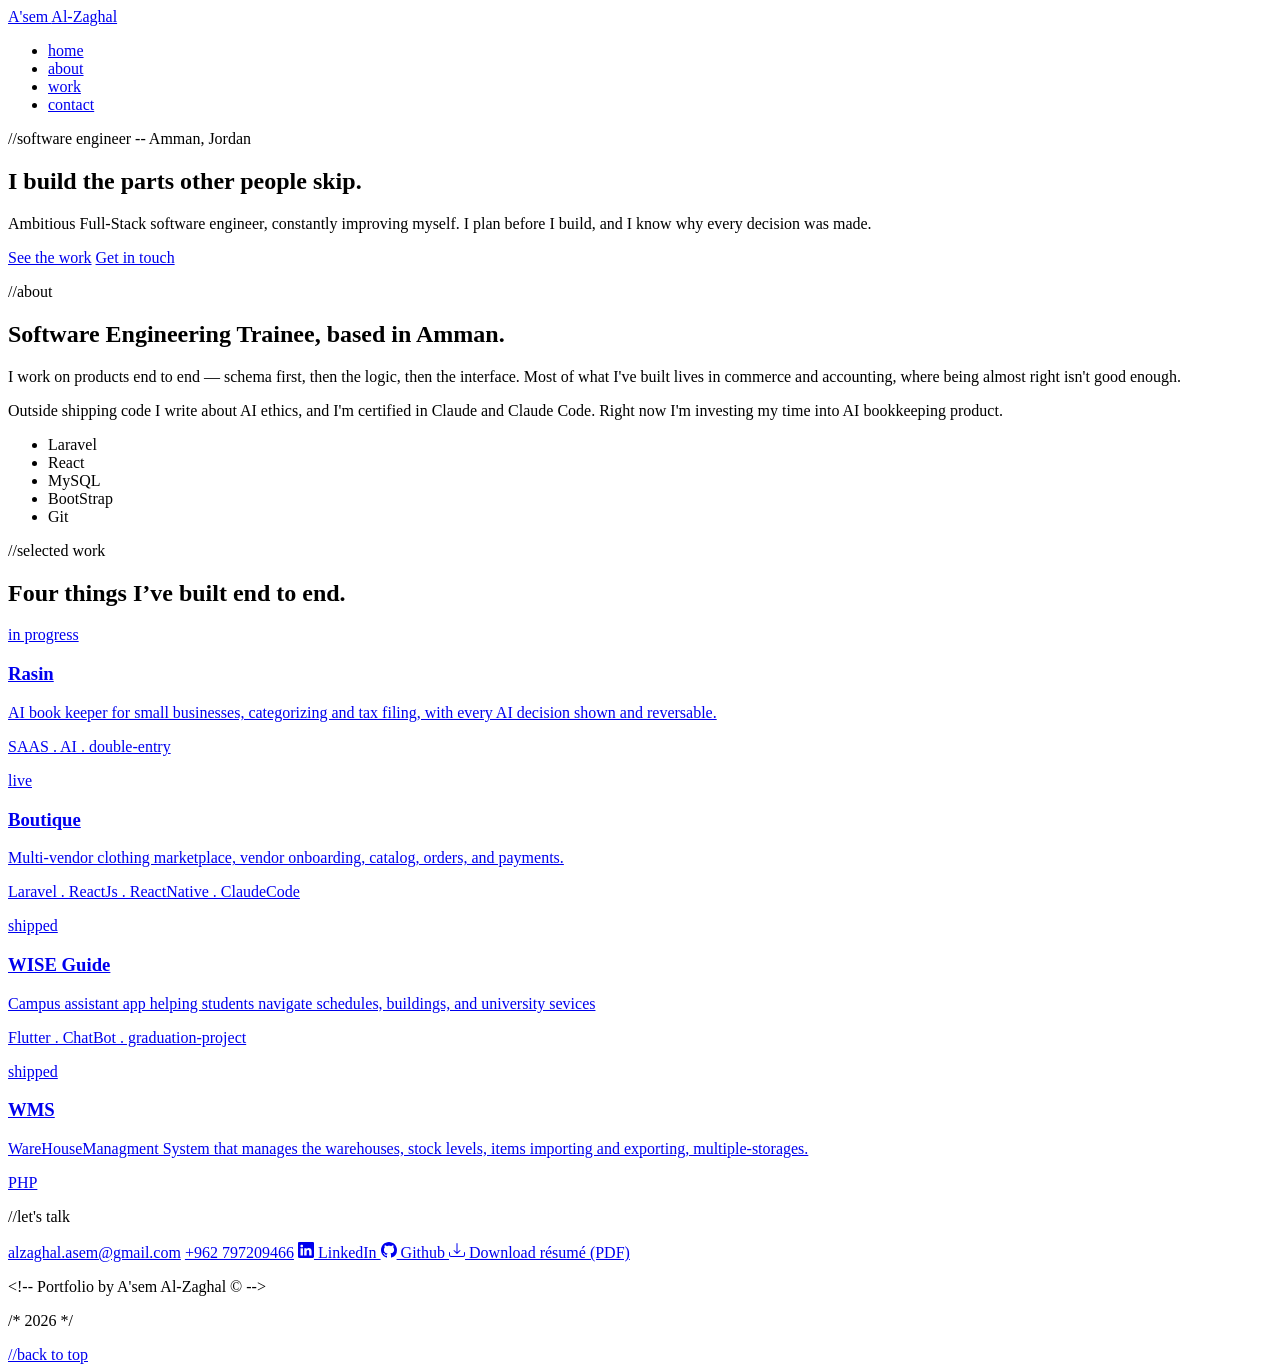
==== index.html @ bdf37558 "first" ====
<!DOCTYPE html>
<html lang="en">
<head>
    <meta charset="UTF-8">
    <meta name="viewport" content="width=device-width, initial-scale=1.0">
    
    <link rel="preconnect" href="https://fonts.googleapis.com">
    <link rel="preconnect" href="https://fonts.gstatic.com" crossorigin>
    <link href="https://fonts.googleapis.com/css2?family=JetBrains+Mono:ital,wght@0,100..800;1,100..800&family=Space+Grotesk:wght@300..700&display=swap" rel="stylesheet">

    
    <title>A'sem Al-Zaghal -- Portfolio</title>
</head>
<body>
    <nav id="navbar">
    <!--Name Logo-->
        <a id="logo" href="#home">A'sem <span id="logo-part">Al-Zaghal</span></a>
    <!--Nav links-->    
        <ul id="nav-links">
            <li><a href="#home">home</a></li>
            <li><a href="#about">about</a></li>
            <li><a href="#work">work</a></li>
            <li><a href="#contact">contact</a></li>
        </ul>
    </nav>
    
    <section id="home" class="section">
        <!--Future work <p>Click the code to break it open!</p> -->
        <div id="home-card">
            <p id="hero-label">//software engineer -- Amman, Jordan</p>
            <h1 id="hero-title">I build the parts other people skip.</h1>
            <p id="hero-desc">Ambitious Full-Stack software engineer, constantly improving myself. I plan before I build, and I know why every decision was made.</p>
        <!--home buttons-->
        <div id="home-buttons">
            <a id="btn-work" href="#work">See the work</a>
            <a id="btn-contact" href="#contact">Get in touch</a>
        </div>    
        </div>
    </section>

    <section id="about" class="section">
        <p class="section-label">//about</p>
        <div id="about-text">
            <h2 class="secondary-title">Software Engineering Trainee, based in Amman.</h2>
            <p id="about-desc-1">I work on products end to end — schema first, then the logic, then the interface. Most of what I've built lives in commerce and accounting, where being almost right isn't good enough.</p>

            <p id="about-desc-2">Outside shipping code I write about AI ethics, and I'm certified in Claude and Claude Code. Right now I'm investing my time into AI bookkeeping product.</p>
        </div>
        <div id="about-journey">

        </div>
        <div id="skills-area">
            <ul id="skills-list">
                <li>Laravel</li>
                <li>React</li>
                <li>MySQL</li>
                <li>BootStrap</li>
                <li>Git</li>
            </ul>
        </div>
        
    </section>

<!--Projects Area-->
    <section id="work" class="section">
        <p class="section-label">//selected work</p>
        <h2 class="secondary-title">Four things I’ve built end to end.</h2>
        <div id="projects-container">
        <!--Project Rasin-->
            <a class="project-link" href="https://ai-rasin.com/" target="_blank">
            <div class="project-card">
                <p class="status-label">in progress</p>
                <h3 class="project-name">Rasin</h3>
                <p class="project-description">AI book keeper for small businesses, categorizing and tax filing, with every AI decision shown and reversable.</p>
                <p class="tech-stack">SAAS    .    AI    .    double-entry</p>
            </div>
            </a>

            <!--Project Boutique-->
            <a class="project-link" href="https://boutique-xi-nine.vercel.app/" target="_blank">
            <div class="project-card">
                <p class="status-label">live</p>
                <h3 class="project-name">Boutique</h3>
                <p class="project-description">Multi-vendor clothing marketplace, vendor onboarding, catalog, orders, and payments.</p>
                <p class="tech-stack">Laravel    .    ReactJs    .    ReactNative    .    ClaudeCode</p>
            </div>
            </a>

            <!--Project WISE Guide-->
            <a class="project-link" href="https://github.com/MrAsemZ/WISE-Guide.git" target="_blank">
            <div class="project-card">
                <p class="status-label">shipped</p>
                <h3 class="project-name">WISE Guide</h3>
                <p class="project-description">Campus assistant app helping students navigate schedules, buildings, and university sevices</p>
                <p class="tech-stack">Flutter    .    ChatBot    .    graduation-project</p>
            </div>
            </a>

            <!--Project WMS-->
            <a class="project-link" href="https://github.com/MrAsemZ/WMS.git" target="_blank">
            <div class="project-card">
                <p class="status-label">shipped</p>
                <h3 class="project-name">WMS</h3>
                <p class="project-description">WareHouseManagment System that manages the warehouses, stock levels, items importing and exporting, multiple-storages.</p>
                <p class="tech-stack">PHP</p>
            </div>
            </a>
        </div>
    </section>
    
    <section id="contact" class="section">
        <p class="section-label">//let's talk</p>
        <a id="email-link" href="mailto:alzaghal.asem@gmail.com">alzaghal.asem@gmail.com</a>
        <a class="phone-link" href="tel:+962797209466">+962 797209466</a>
        <a class="social-link" href="https://www.linkedin.com/in/asem-al-zaghal/" target="_blank">
            <svg xmlns="http://www.w3.org/2000/svg" width="16" height="16" fill="currentColor" class="bi bi-linkedin" viewBox="0 0 16 16">
            <path d="M0 1.146C0 .513.526 0 1.175 0h13.65C15.474 0 16 .513 16 1.146v13.708c0 .633-.526 1.146-1.175 1.146H1.175C.526 16 0 15.487 0 14.854zm4.943 12.248V6.169H2.542v7.225zm-1.2-8.212c.837 0 1.358-.554 1.358-1.248-.015-.709-.52-1.248-1.342-1.248S2.4 3.226 2.4 3.934c0 .694.521 1.248 1.327 1.248zm4.908 8.212V9.359c0-.216.016-.432.08-.586.173-.431.568-.878 1.232-.878.869 0 1.216.662 1.216 1.634v3.865h2.401V9.25c0-2.22-1.184-3.252-2.764-3.252-1.274 0-1.845.7-2.165 1.193v.025h-.016l.016-.025V6.169h-2.4c.03.678 0 7.225 0 7.225z"/>
            </svg>
            LinkedIn
        </a>
        <a class="social-link" href="https://github.com/MrAsemZ" target="_blank">
            <svg xmlns="http://www.w3.org/2000/svg" width="16" height="16" fill="currentColor" class="bi bi-github" viewBox="0 0 16 16">
            <path d="M8 0C3.58 0 0 3.58 0 8c0 3.54 2.29 6.53 5.47 7.59.4.07.55-.17.55-.38 0-.19-.01-.82-.01-1.49-2.01.37-2.53-.49-2.69-.94-.09-.23-.48-.94-.82-1.13-.28-.15-.68-.52-.01-.53.63-.01 1.08.58 1.23.82.72 1.21 1.87.87 2.33.66.07-.52.28-.87.51-1.07-1.78-.2-3.64-.89-3.64-3.95 0-.87.31-1.59.82-2.15-.08-.2-.36-1.02.08-2.12 0 0 .67-.21 2.2.82.64-.18 1.32-.27 2-.27s1.36.09 2 .27c1.53-1.04 2.2-.82 2.2-.82.44 1.1.16 1.92.08 2.12.51.56.82 1.27.82 2.15 0 3.07-1.87 3.75-3.65 3.95.29.25.54.73.54 1.48 0 1.07-.01 1.93-.01 2.2 0 .21.15.46.55.38A8.01 8.01 0 0 0 16 8c0-4.42-3.58-8-8-8"/>
            </svg>
            Github
        </a>

        <a id="resume-link" href="docs/Asem_AlZaghal_CV.pdf" target="_blank" download>
            <svg xmlns="http://www.w3.org/2000/svg" width="16" height="16" fill="currentColor" class="bi bi-download" viewBox="0 0 16 16">
            <path d="M.5 9.9a.5.5 0 0 1 .5.5v2.5a1 1 0 0 0 1 1h12a1 1 0 0 0 1-1v-2.5a.5.5 0 0 1 1 0v2.5a2 2 0 0 1-2 2H2a2 2 0 0 1-2-2v-2.5a.5.5 0 0 1 .5-.5"/>
            <path d="M7.646 11.854a.5.5 0 0 0 .708 0l3-3a.5.5 0 0 0-.708-.708L8.5 10.293V1.5a.5.5 0 0 0-1 0v8.793L5.354 8.146a.5.5 0 1 0-.708.708z"/>
            </svg>
            Download résumé (PDF)
        </a>


    </section>

    <footer id="footer">
        <p class="footer-content">&lt;!-- Portfolio by A'sem Al-Zaghal &copy; --&gt;</p>
        <p class="footer-content">/* 2026 */</p>
        <a id="footer-link" href="#home">//back to top</a>
    </footer>
<!------------------------------------------>
<!----This Portfolio was designed & made---->
<!------------by A'sem Al-Zaghal------------>
<!------------------------------------------>
</body>
</html>
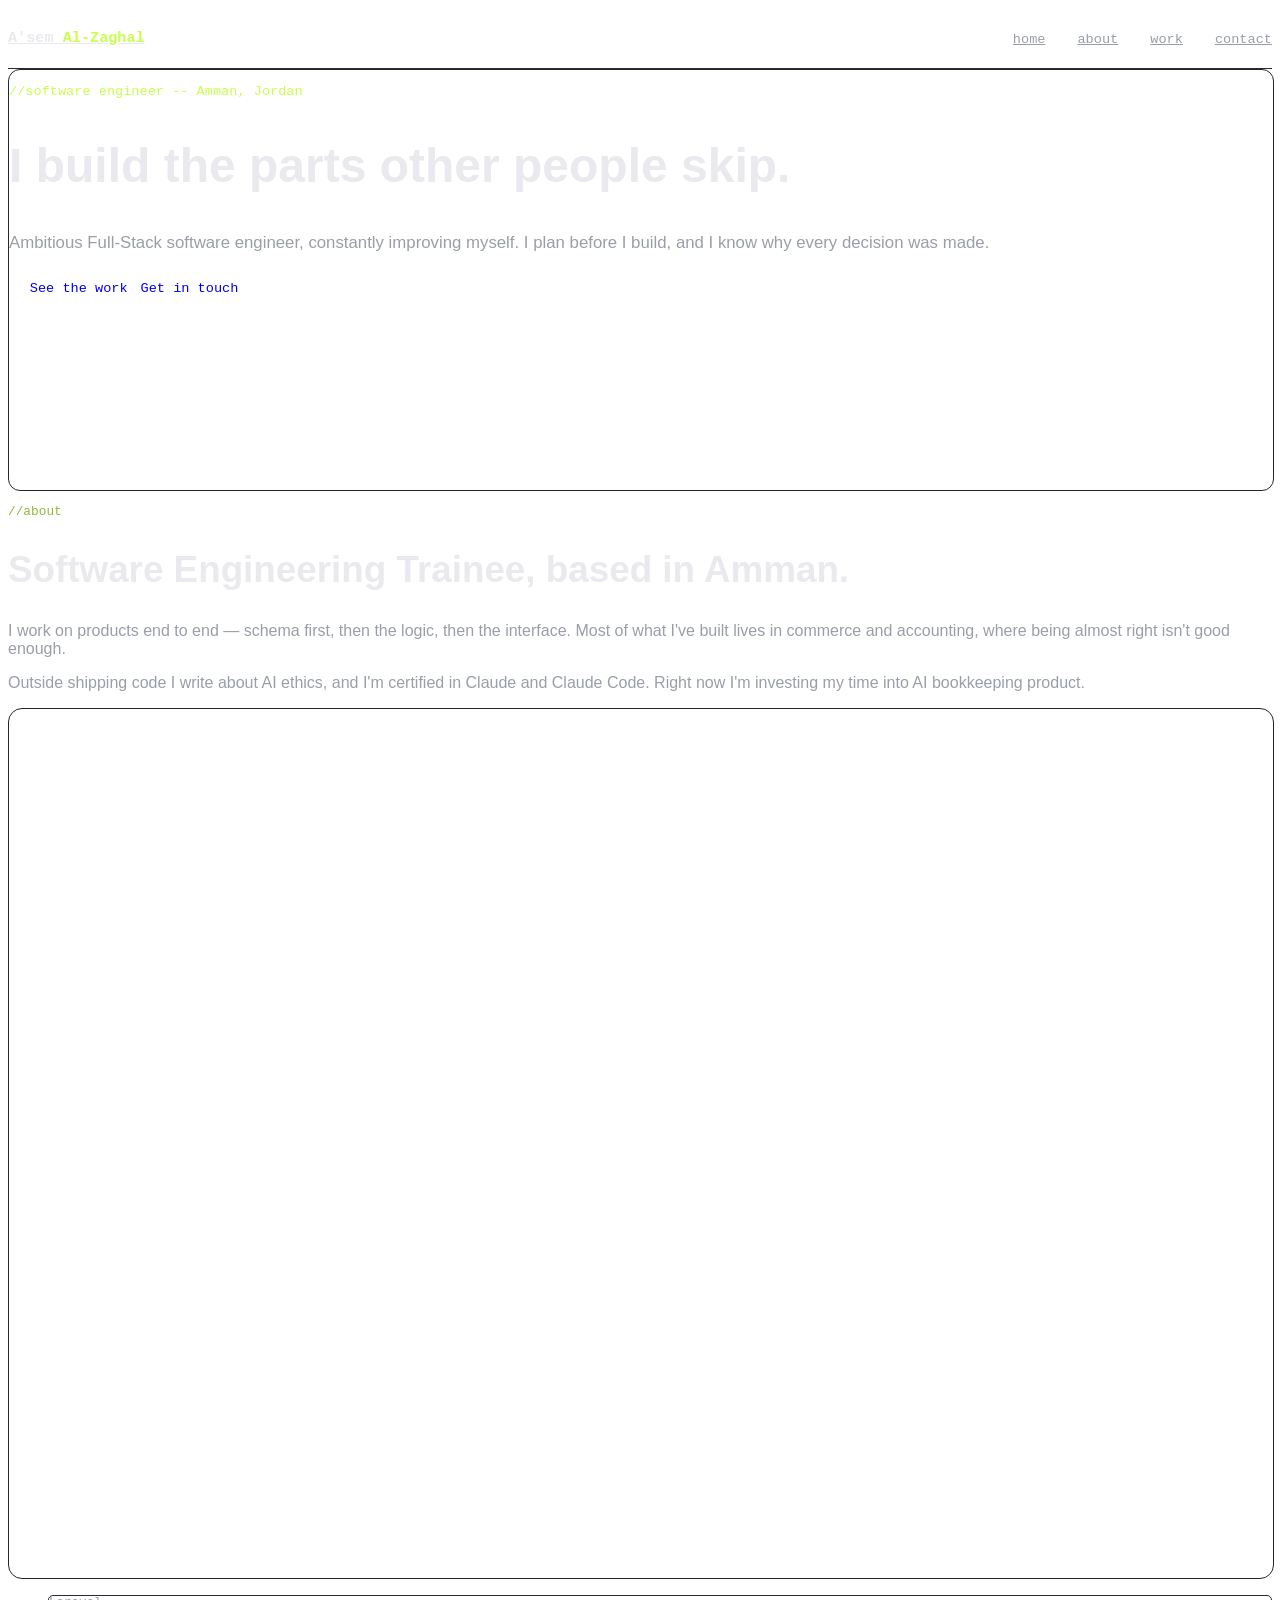
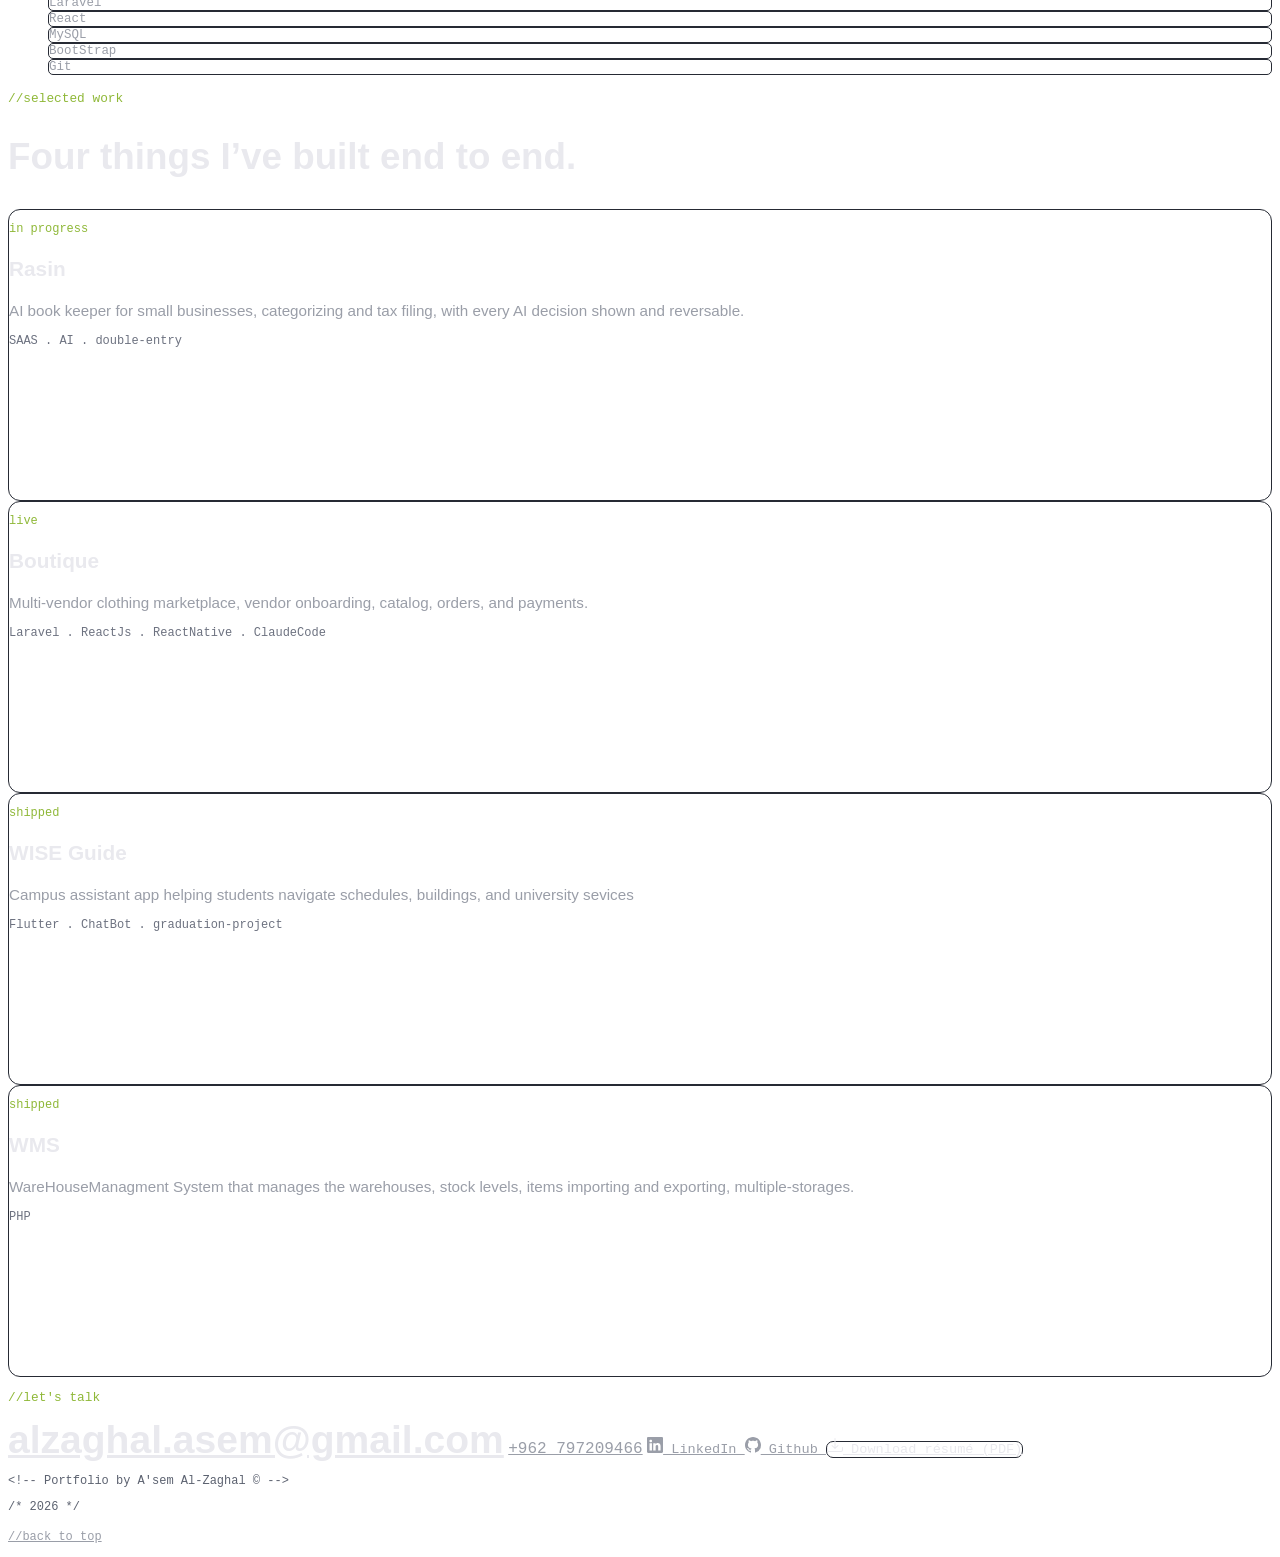
==== commit 90d6524c: "second" ====
--- a/index.html
+++ b/index.html
@@ -8,7 +8,7 @@
     <link rel="preconnect" href="https://fonts.gstatic.com" crossorigin>
     <link href="https://fonts.googleapis.com/css2?family=JetBrains+Mono:ital,wght@0,100..800;1,100..800&family=Space+Grotesk:wght@300..700&display=swap" rel="stylesheet">
 
-    
+    <link rel="stylesheet" href="style.css">
     <title>A'sem Al-Zaghal -- Portfolio</title>
 </head>
 <body>
--- a/style.css
+++ b/style.css
@@ -0,0 +1,231 @@
+/*
+elements
+*/
+
+body {
+    font-family: "Space Grotesk", sans-serif;
+    font-size: 16px;
+    color: #e9e9ee;
+}
+
+ul{
+    list-style: none;
+}
+
+/*
+id's
+*/
+
+#navbar{
+    width: 100%;
+    height: 60px;
+    border-bottom: 1px solid #262933;
+    display: flex;
+    justify-content: space-between;
+    align-items: center;
+}
+
+#home-card{
+    width: 100%;
+    min-height: 420px;
+    border-radius: 12px;
+    border: 1px solid #232630;
+}
+
+#home-buttons{
+    display: flex;
+    gap: 0.8rem;
+    align-items: center;
+    padding: 0.7rem 1.3rem;
+}
+
+
+#logo {
+    font-family: "JetBrains Mono", monospace;
+    font-size: 0.95rem;
+    font-weight: 600;
+    color: #e9e9ee;
+}
+
+#logo-part {
+    font-family: "JetBrains Mono", monospace;
+    font-size: 0.95rem;
+    font-weight: 600;
+    color: #c8ff4d;
+}
+
+#nav-links{
+    display: flex;
+    align-items: center;
+    gap: 2rem;
+}
+
+#nav-links a {
+    font-family: "JetBrains Mono", monospace;
+    font-size: 0.85rem;
+    color: #9a9ea8;
+}
+
+#nav-links a:hover {
+    color: #e9e9ee;
+}
+
+#hero-label {
+    font-family: "JetBrains Mono", monospace;
+    font-size: 0.85rem;
+    color: #c8ff4d;
+}
+
+#hero-title {
+    font-family: "Space Grotesk", sans-serif;
+    font-size: clamp(1.8rem, 2.5vw + 1rem, 3rem); /* Clamp is used to make size differ */
+    font-weight: 700;
+    color: #e9e9ee;
+}
+
+#hero-desc {
+    font-family: "Space Grotesk", sans-serif;
+    font-size: 1.05rem;
+    color: #9a9ea8;
+}
+
+#btn-work,
+#btn-contact {
+    font-family: "JetBrains Mono", monospace;
+    font-size: 0.85rem;
+    font-weight: 500;
+    border-radius: 7px;
+    text-decoration: none;
+}
+
+#about-journey{
+    width: 100%;
+    aspect-ratio: 16/11;
+    border-radius: 14px;
+    border: 1px solid #232630;
+}
+
+#about-desc-1,
+#about-desc-2 {
+    font-family: "Space Grotesk", sans-serif;
+    font-size: 1rem;
+    color: #9a9ea8;
+}
+
+#skills-list li {
+    font-family: "JetBrains Mono", monospace;
+    font-size: 0.78rem;
+    color: #9a9ea8;
+    border-radius: 5px;
+    border:1px solid #262a34;
+}
+
+#email-link {
+    font-family: "Space Grotesk", sans-serif;
+    font-size: clamp(1.5rem, 1.8vw + 1rem, 2.8rem);
+    font-weight: 700;
+    color: #e9e9ee;
+}
+
+#resume-link {
+    font-family: "JetBrains Mono", monospace;
+    font-size: 0.85rem;
+    font-weight: 500;
+    color: #e9e9ee;
+    border-radius: 7px;
+    border:1px solid #262a34;
+}
+
+#footer-link {
+    font-family: "JetBrains Mono", monospace;
+    font-size: 0.75rem;
+    color: #9a9ea8;
+}
+
+#footer-link:hover {
+    color: #c8ff4d;
+}
+
+/*
+classes
+*/
+
+.section-label {
+    font-family: "JetBrains Mono", monospace;
+    font-size: 0.8rem;
+    color: #8fb838;
+}
+
+.secondary-title{
+    font-family: "Space Grotesk", sans-serif;
+    font-size: clamp(1.6rem, 3vw + 1rem, 2.3rem);
+    font-weight: 700;
+    color: #e9e9ee;
+
+}
+
+.project-name {
+    font-family: "Space Grotesk", sans-serif;
+    font-size: 1.3rem;
+    font-weight: 600;
+    color: #e9e9ee;
+}
+
+.status-label {
+    font-family: "JetBrains Mono", monospace;
+    font-size: 0.75rem;
+    font-weight: 500;
+    color: #8fb838;
+}
+
+.project-card{
+    width: auto;
+    min-height: 290px;
+    border-radius: 12px;
+    border:1px solid #262a34;
+}
+
+.project-description {
+    font-family: "Space Grotesk", sans-serif;
+    font-size: 0.95rem;
+    color: #9a9ea8;
+}
+
+.project-link{
+    text-decoration: none;
+    color: inherit;
+}
+
+.tech-stack {
+    font-family: "JetBrains Mono", monospace;
+    font-size: 0.75rem;
+    color: #6d7280;
+}
+
+.phone-link {
+    font-family: "JetBrains Mono", monospace;
+    font-size: 1rem;
+    color: #9a9ea8;
+}
+
+.social-link {
+    font-family: "JetBrains Mono", monospace;
+    font-size: 0.85rem;
+    color: #9a9ea8;
+}
+
+.social-link svg{
+    width: 16px;
+    height: 16px;
+}
+
+.footer-content {
+    font-family: "JetBrains Mono", monospace;
+    font-size: 0.75rem;
+    color: #5c6270;
+}
+
+/*
+font-family: "Space Grotesk", sans-serif;
+font-family: "JetBrains Mono", monospace;
+*/
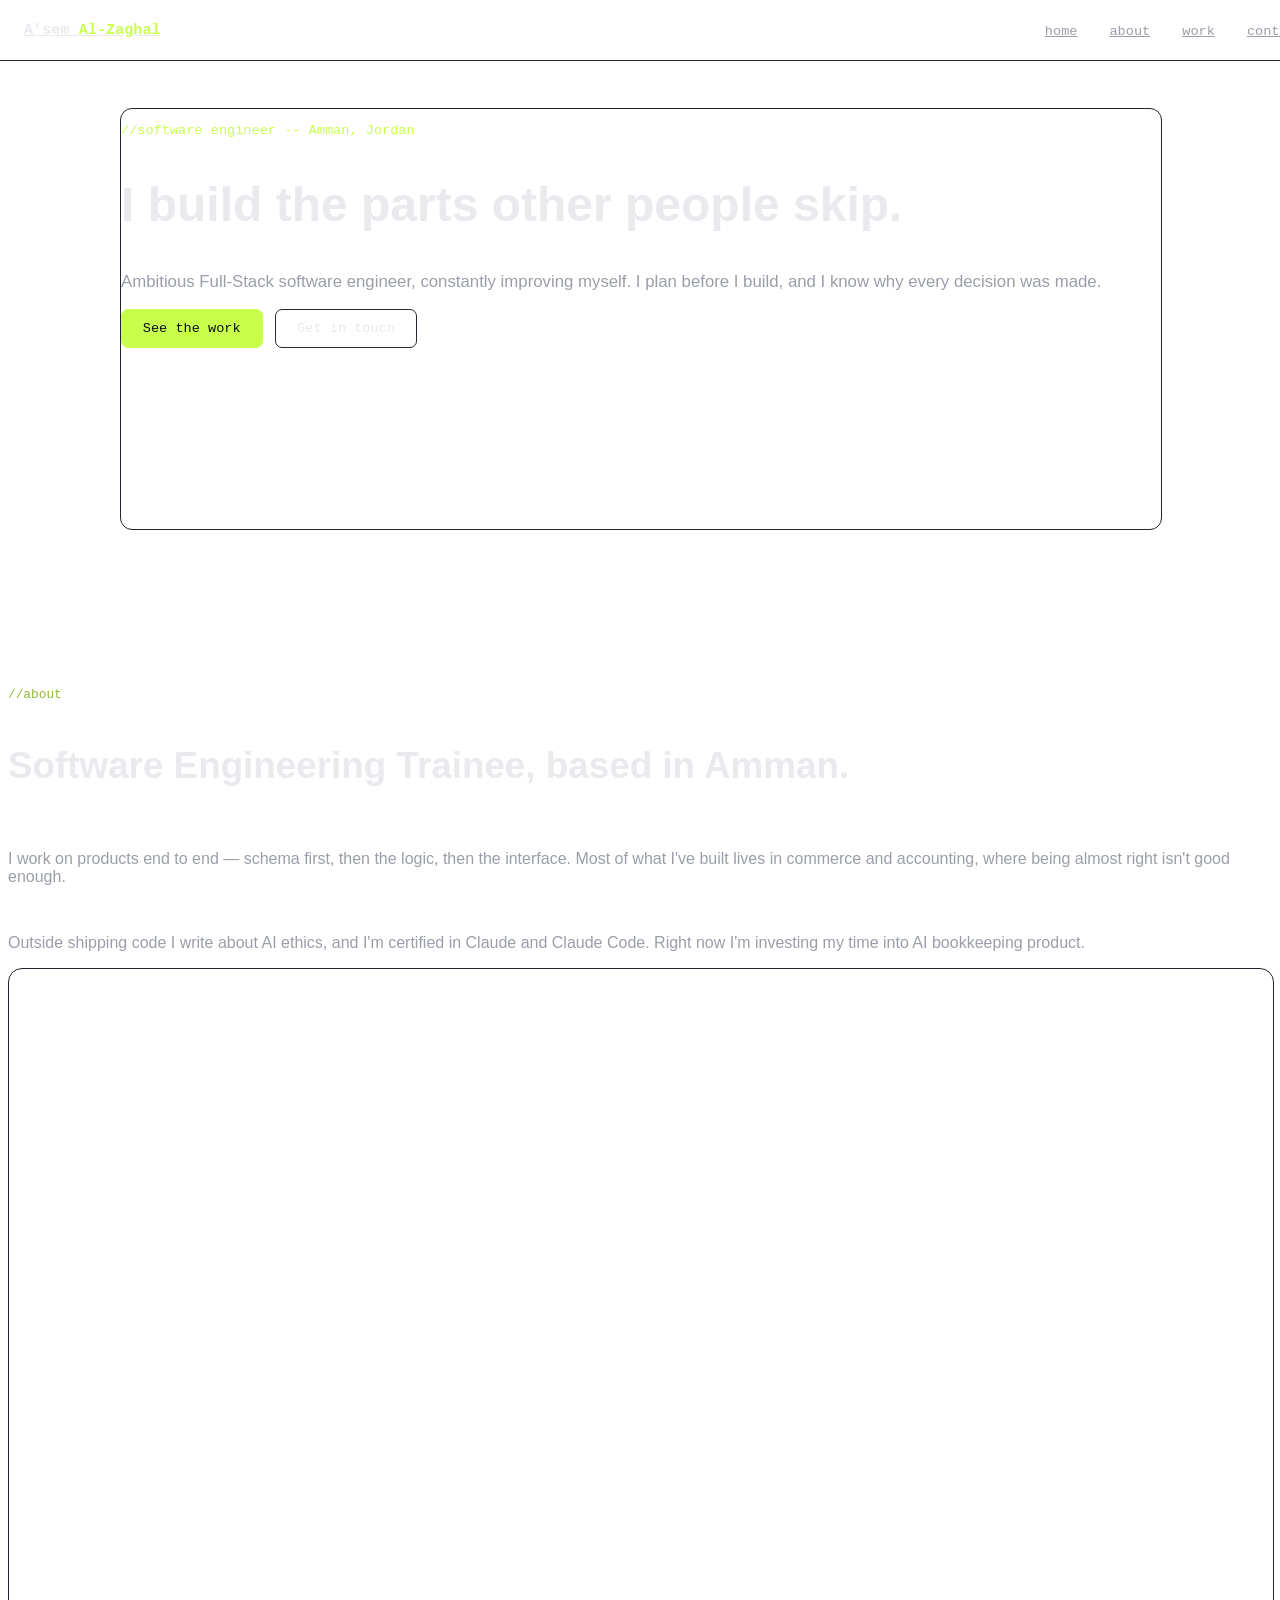
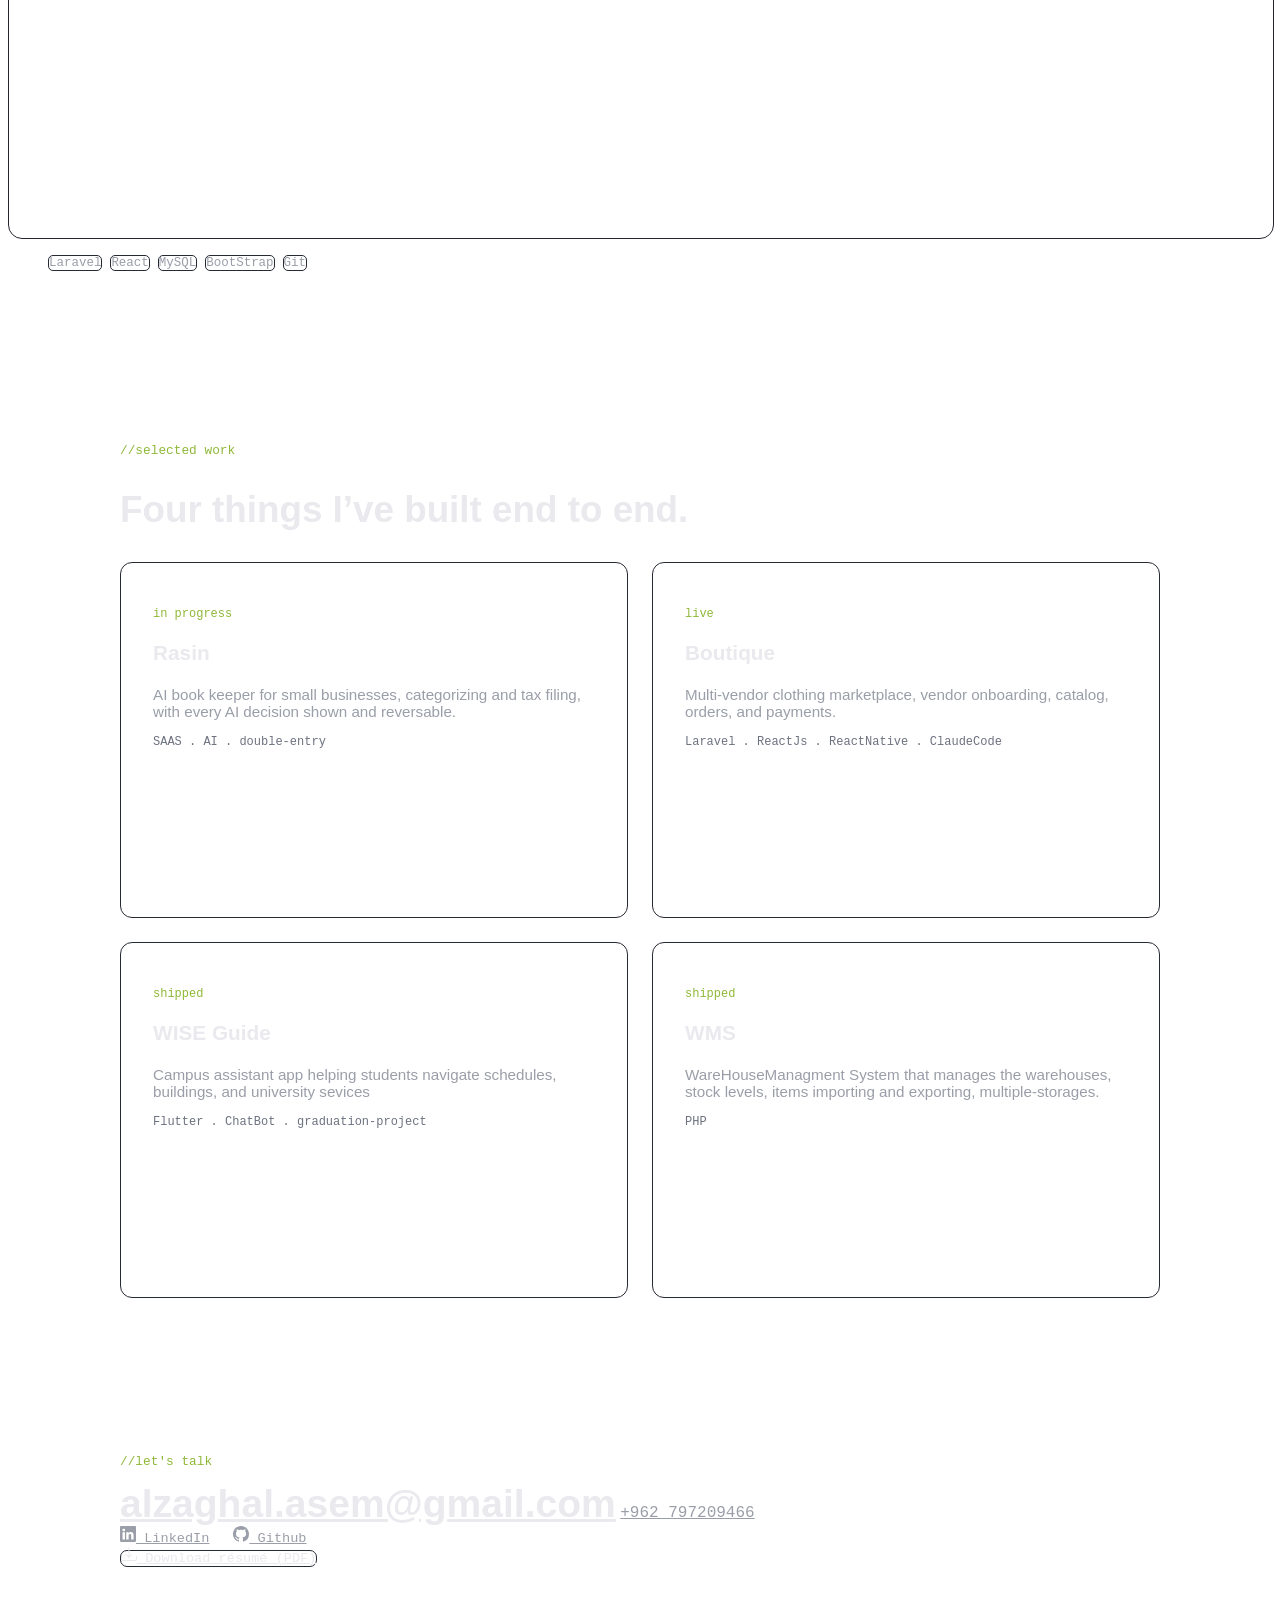
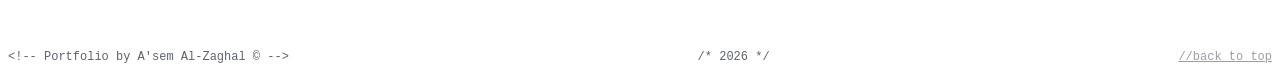
==== commit f9228cd0: "third" ====
--- a/index.html
+++ b/index.html
@@ -25,6 +25,7 @@
     </nav>
     
     <section id="home" class="section">
+        <div class="wrap">
         <!--Future work <p>Click the code to break it open!</p> -->
         <div id="home-card">
             <p id="hero-label">//software engineer -- Amman, Jordan</p>
@@ -58,11 +59,12 @@
                 <li>Git</li>
             </ul>
         </div>
-        
+    </div>
     </section>
 
 <!--Projects Area-->
     <section id="work" class="section">
+        <div class="wrap">
         <p class="section-label">//selected work</p>
         <h2 class="secondary-title">Four things I’ve built end to end.</h2>
         <div id="projects-container">
@@ -106,12 +108,17 @@
             </div>
             </a>
         </div>
+        </div>
     </section>
     
     <section id="contact" class="section">
+        <div class="wrap">
         <p class="section-label">//let's talk</p>
         <a id="email-link" href="mailto:alzaghal.asem@gmail.com">alzaghal.asem@gmail.com</a>
         <a class="phone-link" href="tel:+962797209466">+962 797209466</a>
+
+        <div id="social-row">
+
         <a class="social-link" href="https://www.linkedin.com/in/asem-al-zaghal/" target="_blank">
             <svg xmlns="http://www.w3.org/2000/svg" width="16" height="16" fill="currentColor" class="bi bi-linkedin" viewBox="0 0 16 16">
             <path d="M0 1.146C0 .513.526 0 1.175 0h13.65C15.474 0 16 .513 16 1.146v13.708c0 .633-.526 1.146-1.175 1.146H1.175C.526 16 0 15.487 0 14.854zm4.943 12.248V6.169H2.542v7.225zm-1.2-8.212c.837 0 1.358-.554 1.358-1.248-.015-.709-.52-1.248-1.342-1.248S2.4 3.226 2.4 3.934c0 .694.521 1.248 1.327 1.248zm4.908 8.212V9.359c0-.216.016-.432.08-.586.173-.431.568-.878 1.232-.878.869 0 1.216.662 1.216 1.634v3.865h2.401V9.25c0-2.22-1.184-3.252-2.764-3.252-1.274 0-1.845.7-2.165 1.193v.025h-.016l.016-.025V6.169h-2.4c.03.678 0 7.225 0 7.225z"/>
@@ -125,6 +132,8 @@
             Github
         </a>
 
+        </div>
+
         <a id="resume-link" href="docs/Asem_AlZaghal_CV.pdf" target="_blank" download>
             <svg xmlns="http://www.w3.org/2000/svg" width="16" height="16" fill="currentColor" class="bi bi-download" viewBox="0 0 16 16">
             <path d="M.5 9.9a.5.5 0 0 1 .5.5v2.5a1 1 0 0 0 1 1h12a1 1 0 0 0 1-1v-2.5a.5.5 0 0 1 1 0v2.5a2 2 0 0 1-2 2H2a2 2 0 0 1-2-2v-2.5a.5.5 0 0 1 .5-.5"/>
@@ -133,7 +142,7 @@
             Download résumé (PDF)
         </a>
 
-
+        </div>
     </section>
 
     <footer id="footer">
--- a/style.css
+++ b/style.css
@@ -17,12 +17,29 @@
 */
 
 #navbar{
+    position: fixed;
+
+    z-index: 100;
+    padding: 0 1.5rem;
+
+    top: 0;
+    right: 0;
+    left: 0;
+
     width: 100%;
     height: 60px;
     border-bottom: 1px solid #262933;
     display: flex;
     justify-content: space-between;
     align-items: center;
+}
+
+.section{
+    padding: 4.5rem 0;
+}
+
+#home{
+    padding-top: 100px;
 }
 
 #home-card{
@@ -36,7 +53,6 @@
     display: flex;
     gap: 0.8rem;
     align-items: center;
-    padding: 0.7rem 1.3rem;
 }
 
 
@@ -96,6 +112,19 @@
     font-weight: 500;
     border-radius: 7px;
     text-decoration: none;
+    padding: 0.7rem 1.3rem;
+}
+
+#btn-work{
+    background: #c8ff4d;
+    color: #0c0d10;
+    border: 1px solid #c8ff4d;
+}
+
+#btn-contact{
+    background: transparent;
+    color: #e9e9ee;
+    border: 1px solid #262a34;
 }
 
 #about-journey{
@@ -105,11 +134,24 @@
     border: 1px solid #232630;
 }
 
+#about-text{
+    display: flex;
+    flex-direction: column;
+    gap: 1rem;
+}
+
 #about-desc-1,
 #about-desc-2 {
     font-family: "Space Grotesk", sans-serif;
     font-size: 1rem;
     color: #9a9ea8;
+}
+
+#skills-list{
+    display: flex;
+    flex-direction: row;
+    align-items: center;
+    gap: 0.5rem;
 }
 
 #skills-list li {
@@ -150,6 +192,12 @@
 classes
 */
 
+.wrap{
+    max-width: 1040px;
+    margin: 0 auto;
+    padding: 0 1.5rem;
+}
+
 .section-label {
     font-family: "JetBrains Mono", monospace;
     font-size: 0.8rem;
@@ -162,6 +210,12 @@
     font-weight: 700;
     color: #e9e9ee;
 
+}
+
+#projects-container{
+    display: grid;
+    grid-template-columns: repeat(2, 1fr);
+    gap: 1.5rem;
 }
 
 .project-name {
@@ -183,6 +237,7 @@
     min-height: 290px;
     border-radius: 12px;
     border:1px solid #262a34;
+    padding: 2rem;
 }
 
 .project-description {
@@ -208,6 +263,12 @@
     color: #9a9ea8;
 }
 
+#social-row{
+    display: flex;
+    align-items: center;
+    gap: 1.5rem;
+}
+
 .social-link {
     font-family: "JetBrains Mono", monospace;
     font-size: 0.85rem;
@@ -217,6 +278,14 @@
 .social-link svg{
     width: 16px;
     height: 16px;
+}
+
+#footer{
+    display: flex;
+    flex-direction: row;
+    justify-content: space-between;
+    align-items: center;
+    gap: 1rem;
 }
 
 .footer-content {
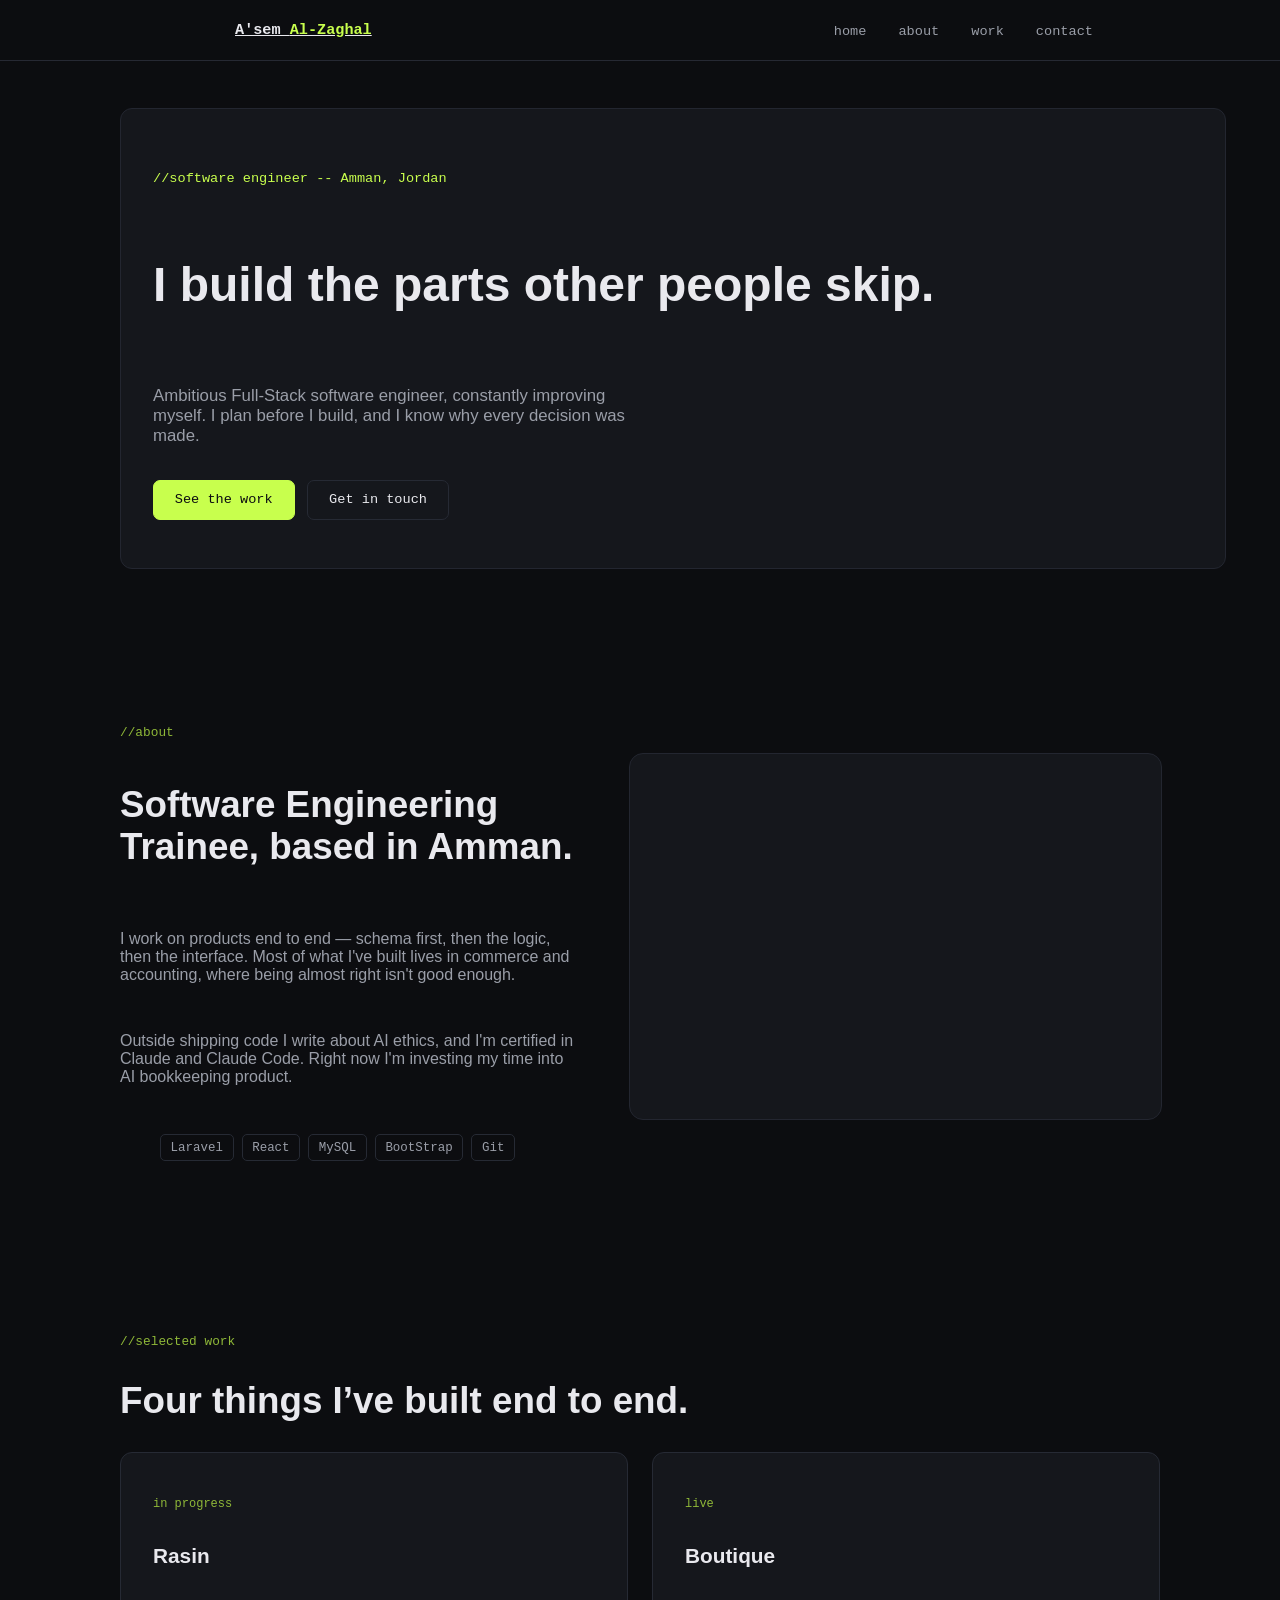
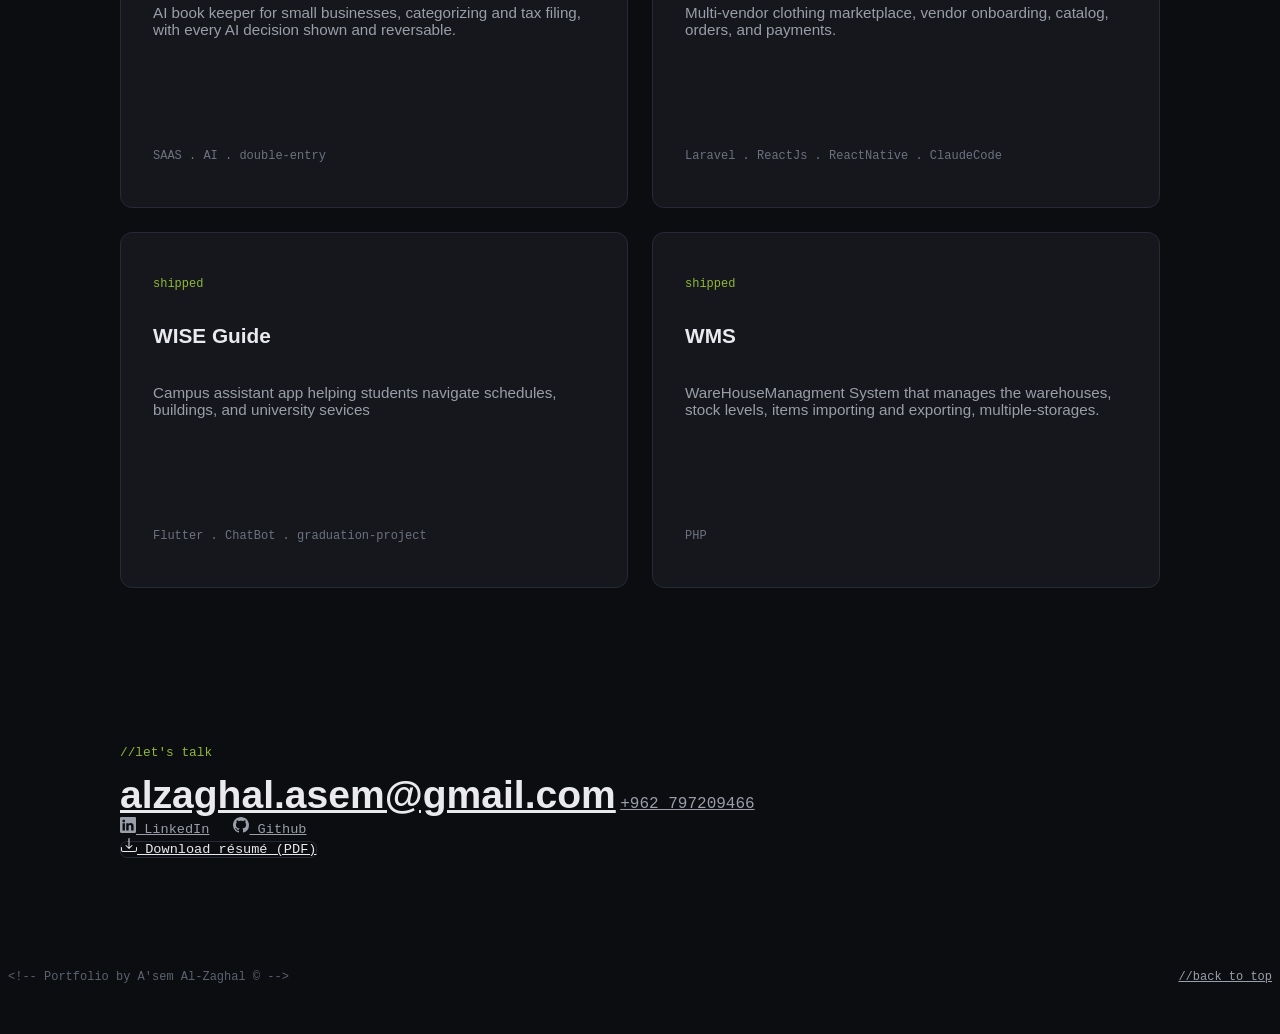
==== commit cc776041: "after colors" ====
--- a/index.html
+++ b/index.html
@@ -37,29 +37,34 @@
             <a id="btn-contact" href="#contact">Get in touch</a>
         </div>    
         </div>
+        </div>
     </section>
+    
+    <section id="about" class="section">
+        <div class="wrap">
+        <p class="section-label">//about</p>
+        <div id="about-grid">
+            <div id="about-text">
+                <h2 class="secondary-title">Software Engineering Trainee, based in Amman.</h2>
+                <p id="about-desc-1">I work on products end to end — schema first, then the logic, then the interface. Most of what I've built lives in commerce and accounting, where being almost right isn't good enough.</p>
 
-    <section id="about" class="section">
-        <p class="section-label">//about</p>
-        <div id="about-text">
-            <h2 class="secondary-title">Software Engineering Trainee, based in Amman.</h2>
-            <p id="about-desc-1">I work on products end to end — schema first, then the logic, then the interface. Most of what I've built lives in commerce and accounting, where being almost right isn't good enough.</p>
+                <p id="about-desc-2">Outside shipping code I write about AI ethics, and I'm certified in Claude and Claude Code. Right now I'm investing my time into AI bookkeeping product.</p>
 
-            <p id="about-desc-2">Outside shipping code I write about AI ethics, and I'm certified in Claude and Claude Code. Right now I'm investing my time into AI bookkeeping product.</p>
+                <div id="skills-area">
+                    <ul id="skills-list">
+                        <li>Laravel</li>
+                        <li>React</li>
+                        <li>MySQL</li>
+                        <li>BootStrap</li>
+                        <li>Git</li>
+                    </ul>
+                </div>
+            </div>
+            <div id="about-journey">
+
+            </div>
         </div>
-        <div id="about-journey">
-
         </div>
-        <div id="skills-area">
-            <ul id="skills-list">
-                <li>Laravel</li>
-                <li>React</li>
-                <li>MySQL</li>
-                <li>BootStrap</li>
-                <li>Git</li>
-            </ul>
-        </div>
-    </div>
     </section>
 
 <!--Projects Area-->
@@ -146,14 +151,14 @@
     </section>
 
     <footer id="footer">
+        <div id="footer-wrap">
         <p class="footer-content">&lt;!-- Portfolio by A'sem Al-Zaghal &copy; --&gt;</p>
-        <p class="footer-content">/* 2026 */</p>
         <a id="footer-link" href="#home">//back to top</a>
+        </div>
     </footer>
 <!------------------------------------------>
 <!----This Portfolio was designed & made---->
 <!------------by A'sem Al-Zaghal------------>
 <!------------------------------------------>
 </body>
-</html>
-
+</html>
--- a/style.css
+++ b/style.css
@@ -6,6 +6,7 @@
     font-family: "Space Grotesk", sans-serif;
     font-size: 16px;
     color: #e9e9ee;
+    background-color: #0c0d10;
 }
 
 ul{
@@ -30,8 +31,10 @@
     height: 60px;
     border-bottom: 1px solid #262933;
     display: flex;
-    justify-content: space-between;
-    align-items: center;
+    justify-content: space-around;
+    align-items: center;
+
+    background-color: #0c0d10;
 }
 
 .section{
@@ -44,15 +47,22 @@
 
 #home-card{
     width: 100%;
-    min-height: 420px;
     border-radius: 12px;
     border: 1px solid #232630;
+    display: flex;
+    flex-direction: column;
+    justify-content: center;
+    padding:3rem 2rem;
+    gap: 1.1rem;
+
+    background-color: #15171c;
 }
 
 #home-buttons{
     display: flex;
     gap: 0.8rem;
     align-items: center;
+    flex-wrap: wrap;
 }
 
 
@@ -80,10 +90,18 @@
     font-family: "JetBrains Mono", monospace;
     font-size: 0.85rem;
     color: #9a9ea8;
+    text-decoration: none;
+    padding-bottom: 3px;
+    background-image: linear-gradient(#c8ff4d, #c8ff4d);
+    background-repeat: no-repeat;
+    background-size: 0% 1px;
+    background-position: left bottom;
+    transition: background-size 0.28s cubic-bezier(.15,.8,.25,1), color 0.2s ease;
 }
 
 #nav-links a:hover {
     color: #e9e9ee;
+    background-size: 100% 1px;
 }
 
 #hero-label {
@@ -94,7 +112,7 @@
 
 #hero-title {
     font-family: "Space Grotesk", sans-serif;
-    font-size: clamp(1.8rem, 2.5vw + 1rem, 3rem); /* Clamp is used to make size differ */
+    font-size: clamp(1.8rem, 5.2vw, 3rem);
     font-weight: 700;
     color: #e9e9ee;
 }
@@ -103,6 +121,7 @@
     font-family: "Space Grotesk", sans-serif;
     font-size: 1.05rem;
     color: #9a9ea8;
+    max-width: 52ch;
 }
 
 #btn-work,
@@ -119,12 +138,21 @@
     background: #c8ff4d;
     color: #0c0d10;
     border: 1px solid #c8ff4d;
+
+    background-color: #c8ff4d;
 }
 
 #btn-contact{
     background: transparent;
     color: #e9e9ee;
     border: 1px solid #262a34;
+}
+
+#about-grid{
+    display: grid;
+    grid-template-columns: minmax(0, 1fr) minmax(0, 1.15fr);
+    gap: 3rem;
+    align-items: start;
 }
 
 #about-journey{
@@ -132,6 +160,8 @@
     aspect-ratio: 16/11;
     border-radius: 14px;
     border: 1px solid #232630;
+
+    background-color: #15171c;
 }
 
 #about-text{
@@ -160,6 +190,7 @@
     color: #9a9ea8;
     border-radius: 5px;
     border:1px solid #262a34;
+    padding: 0.35rem 0.6rem;
 }
 
 #email-link {
@@ -196,6 +227,15 @@
     max-width: 1040px;
     margin: 0 auto;
     padding: 0 1.5rem;
+}
+
+#footer-wrap{
+    display: flex;
+    flex-direction: row;
+    justify-content: space-between;
+    align-items: center;
+    gap: 1rem;
+    flex-wrap: wrap;
 }
 
 .section-label {
@@ -238,6 +278,10 @@
     border-radius: 12px;
     border:1px solid #262a34;
     padding: 2rem;
+    display: flex;
+    flex-direction: column;
+
+    background-color: #15171c;
 }
 
 .project-description {
@@ -255,6 +299,7 @@
     font-family: "JetBrains Mono", monospace;
     font-size: 0.75rem;
     color: #6d7280;
+    margin-top: auto;
 }
 
 .phone-link {
@@ -281,17 +326,20 @@
 }
 
 #footer{
-    display: flex;
-    flex-direction: row;
-    justify-content: space-between;
-    align-items: center;
-    gap: 1rem;
+    padding: 1.8rem 0;
 }
 
 .footer-content {
     font-family: "JetBrains Mono", monospace;
     font-size: 0.75rem;
     color: #5c6270;
+}
+
+@media (max-width: 820px){
+    #about-grid{
+        grid-template-columns: 1fr;
+        gap: 2.5rem;
+    }
 }
 
 /*
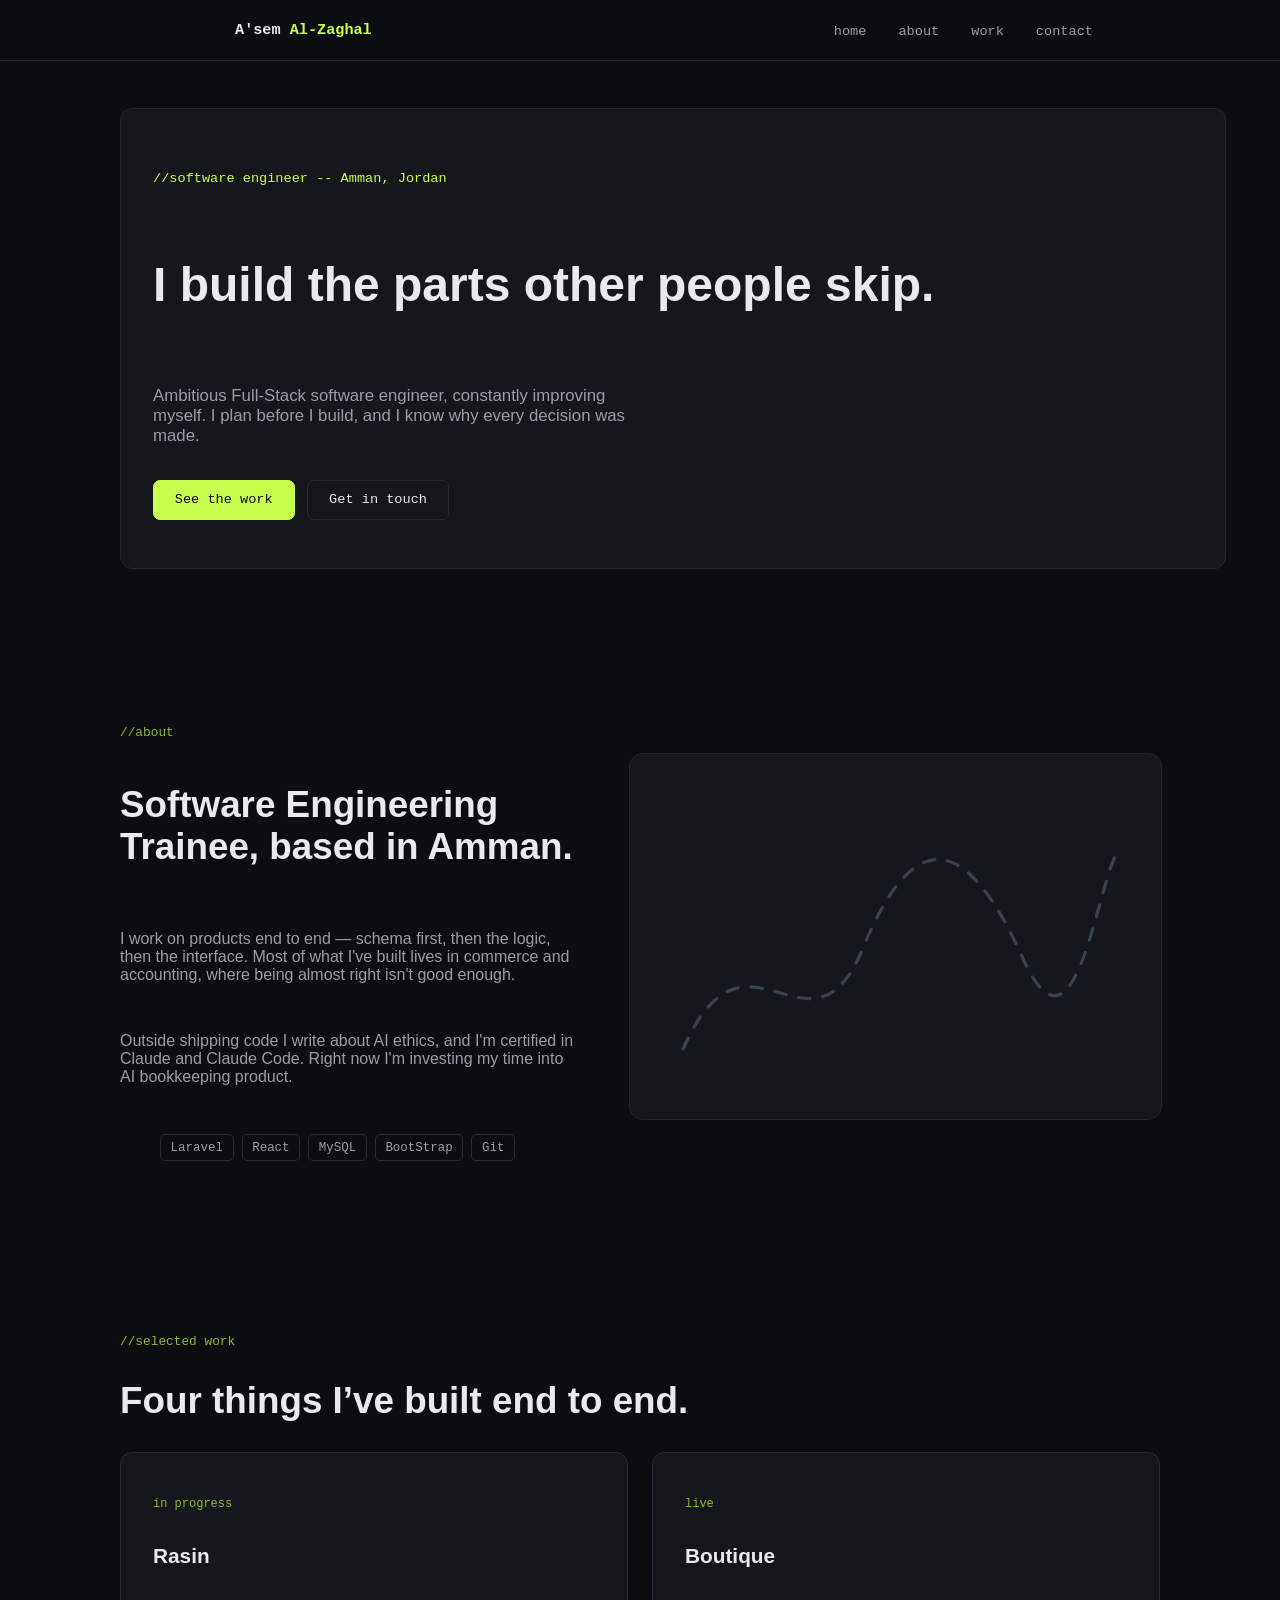
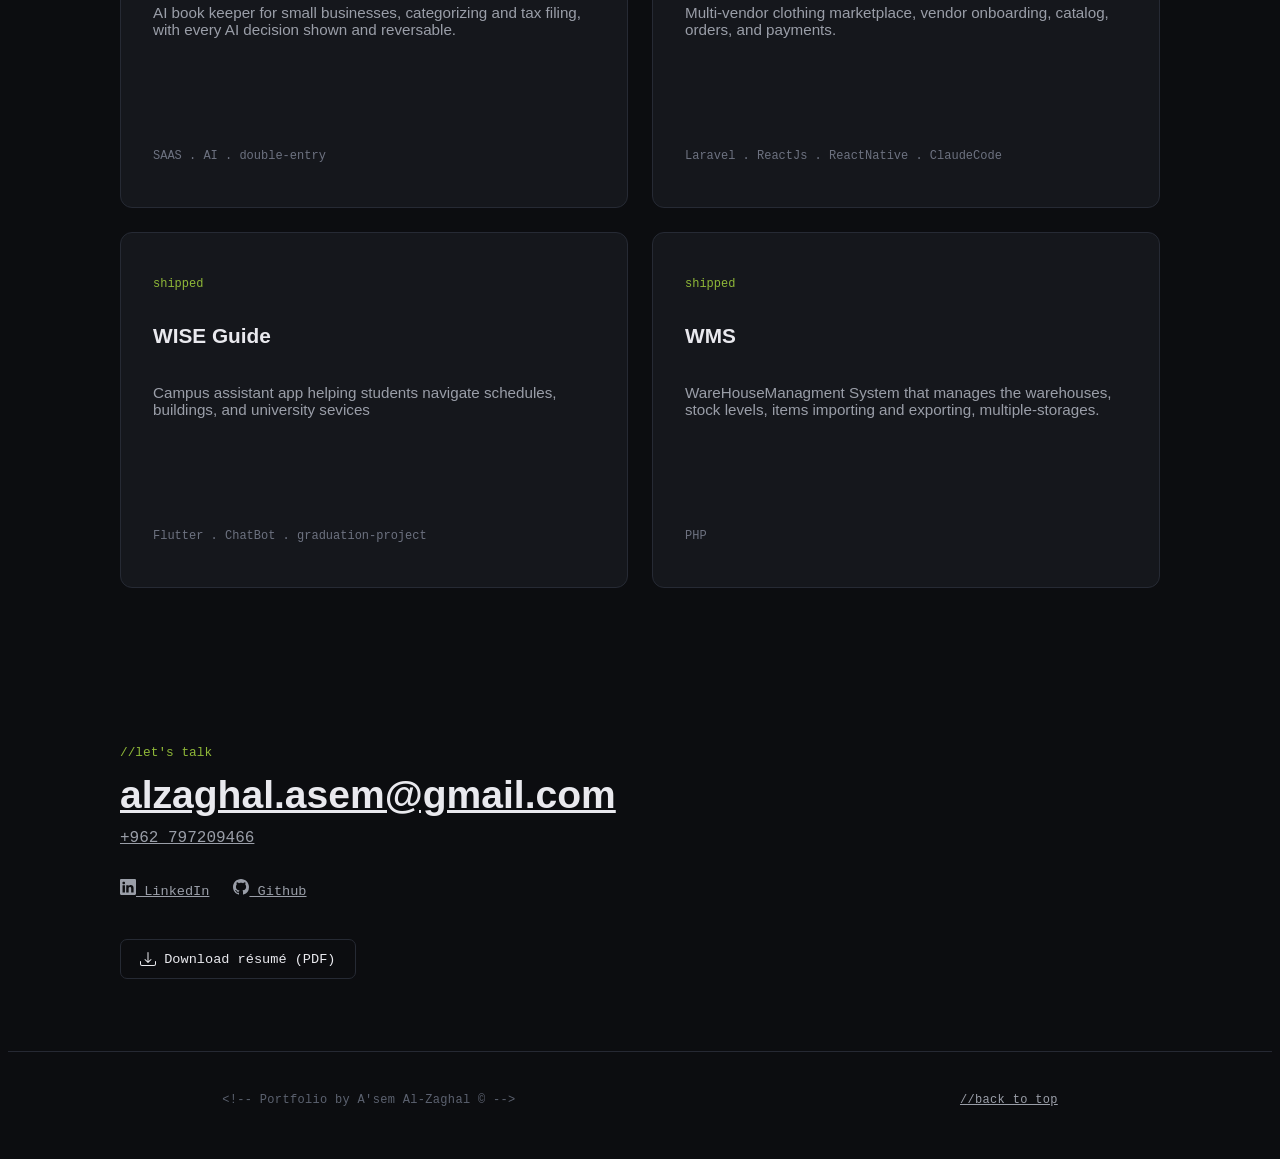
==== commit c5398ebc: "added journey map" ====
--- a/index.html
+++ b/index.html
@@ -60,7 +60,10 @@
                     </ul>
                 </div>
             </div>
-            <div id="about-journey">
+            <div id="journey-map">
+                <svg class="route" viewBox="0 0 100 68" preserveAspectRatio="none" aria-hidden="true">
+                <path d="M 10 55 C 22 28, 34 60, 44 36 S 64 16, 74 38 S 88 24, 92 18" />
+                </svg>
 
             </div>
         </div>
--- a/style.css
+++ b/style.css
@@ -71,6 +71,7 @@
     font-size: 0.95rem;
     font-weight: 600;
     color: #e9e9ee;
+    text-decoration: none;
 }
 
 #logo-part {
@@ -96,7 +97,7 @@
     background-repeat: no-repeat;
     background-size: 0% 1px;
     background-position: left bottom;
-    transition: background-size 0.28s cubic-bezier(.15,.8,.25,1), color 0.2s ease;
+    transition: background-size 0.28s, color 0.2s ease;
 }
 
 #nav-links a:hover {
@@ -132,6 +133,8 @@
     border-radius: 7px;
     text-decoration: none;
     padding: 0.7rem 1.3rem;
+
+    transition: 0.2s ease;
 }
 
 #btn-work{
@@ -146,6 +149,18 @@
     background: transparent;
     color: #e9e9ee;
     border: 1px solid #262a34;
+}
+
+#btn-work:hover {
+    background: transparent;
+    border-color: #262a34;
+    color: #e9e9ee;
+}
+
+#btn-contact:hover {
+    background: #c8ff4d;
+    border-color: #c8ff4d;
+    color: #0c0d10;
 }
 
 #about-grid{
@@ -155,14 +170,7 @@
     align-items: start;
 }
 
-#about-journey{
-    width: 100%;
-    aspect-ratio: 16/11;
-    border-radius: 14px;
-    border: 1px solid #232630;
-
-    background-color: #15171c;
-}
+
 
 #about-text{
     display: flex;
@@ -198,15 +206,39 @@
     font-size: clamp(1.5rem, 1.8vw + 1rem, 2.8rem);
     font-weight: 700;
     color: #e9e9ee;
+
+    transition: color 0.2s ease;
+}
+
+#email-link:hover {
+    color: #c8ff4d;
 }
 
 #resume-link {
+    display: inline-flex;
+    align-items: center;
+    gap: 0.5rem;
+
+    margin-top: 2.5rem;
+    padding: 0.7rem 1.2rem;
+
     font-family: "JetBrains Mono", monospace;
     font-size: 0.85rem;
     font-weight: 500;
-    color: #e9e9ee;
+
+    color: #e9e9ee;
+    text-decoration: none;
+
+    border: 1px solid #262a34;
     border-radius: 7px;
-    border:1px solid #262a34;
+
+    transition: 0.2s ease;
+}
+
+#resume-link:hover {
+    background: #c8ff4d;
+    border-color: #c8ff4d;
+    color: #0c0d10;
 }
 
 #footer-link {
@@ -232,10 +264,13 @@
 #footer-wrap{
     display: flex;
     flex-direction: row;
-    justify-content: space-between;
+    justify-content: space-around;
     align-items: center;
     gap: 1rem;
     flex-wrap: wrap;
+    
+
+    
 }
 
 .section-label {
@@ -303,21 +338,36 @@
 }
 
 .phone-link {
+    display: block;
+    margin-top: 0.75rem;
     font-family: "JetBrains Mono", monospace;
     font-size: 1rem;
     color: #9a9ea8;
+
+    transition: color 0.2s ease;
+}
+
+.phone-link:hover {
+    color: #c8ff4d;
 }
 
 #social-row{
     display: flex;
     align-items: center;
     gap: 1.5rem;
+    margin-top:2rem;
 }
 
 .social-link {
     font-family: "JetBrains Mono", monospace;
     font-size: 0.85rem;
     color: #9a9ea8;
+
+    transition: color 0.2s ease;
+}
+
+.social-link:hover {
+    color: #c8ff4d;
 }
 
 .social-link svg{
@@ -327,6 +377,13 @@
 
 #footer{
     padding: 1.8rem 0;
+    border-top: 1px solid #262933;
+    letter-spacing: 0.02em;
+
+}
+
+#footer-link:hover {
+    color: #c8ff4d;
 }
 
 .footer-content {
@@ -342,6 +399,41 @@
     }
 }
 
+
+
+
+
+/* JOURNEY MAP STUFF*/
+
+
+.route{
+       position:absolute;
+       inset:0;/* ITS EQUAT TO TOP, BOTTOM, LEFT, RIGHT = 0;**/
+       width:100%;
+       height:100%;
+    }
+.route path{
+    fill:none;/*TO REMOVE THE BACKGROUND*/
+    stroke:#3a4152; /*OUTLINE COLOR*/
+    stroke-width:.6; /*OUTLINE WIDTH*/
+    stroke-dasharray:2.2 2.4; /*LINE LENGTH 2.2*** GAPS 2.4*/
+    stroke-linecap:round;/*SIMILAR TO BORDER-RADIUS*/
+}
+
+#journey-map{
+    width: 100%;
+    aspect-ratio: 16/11;
+    border-radius: 14px;
+    border: 1px solid #232630;
+
+    background-color: #15171c;
+
+    position: relative;
+    
+}
+
+
+
 /*
 font-family: "Space Grotesk", sans-serif;
 font-family: "JetBrains Mono", monospace;
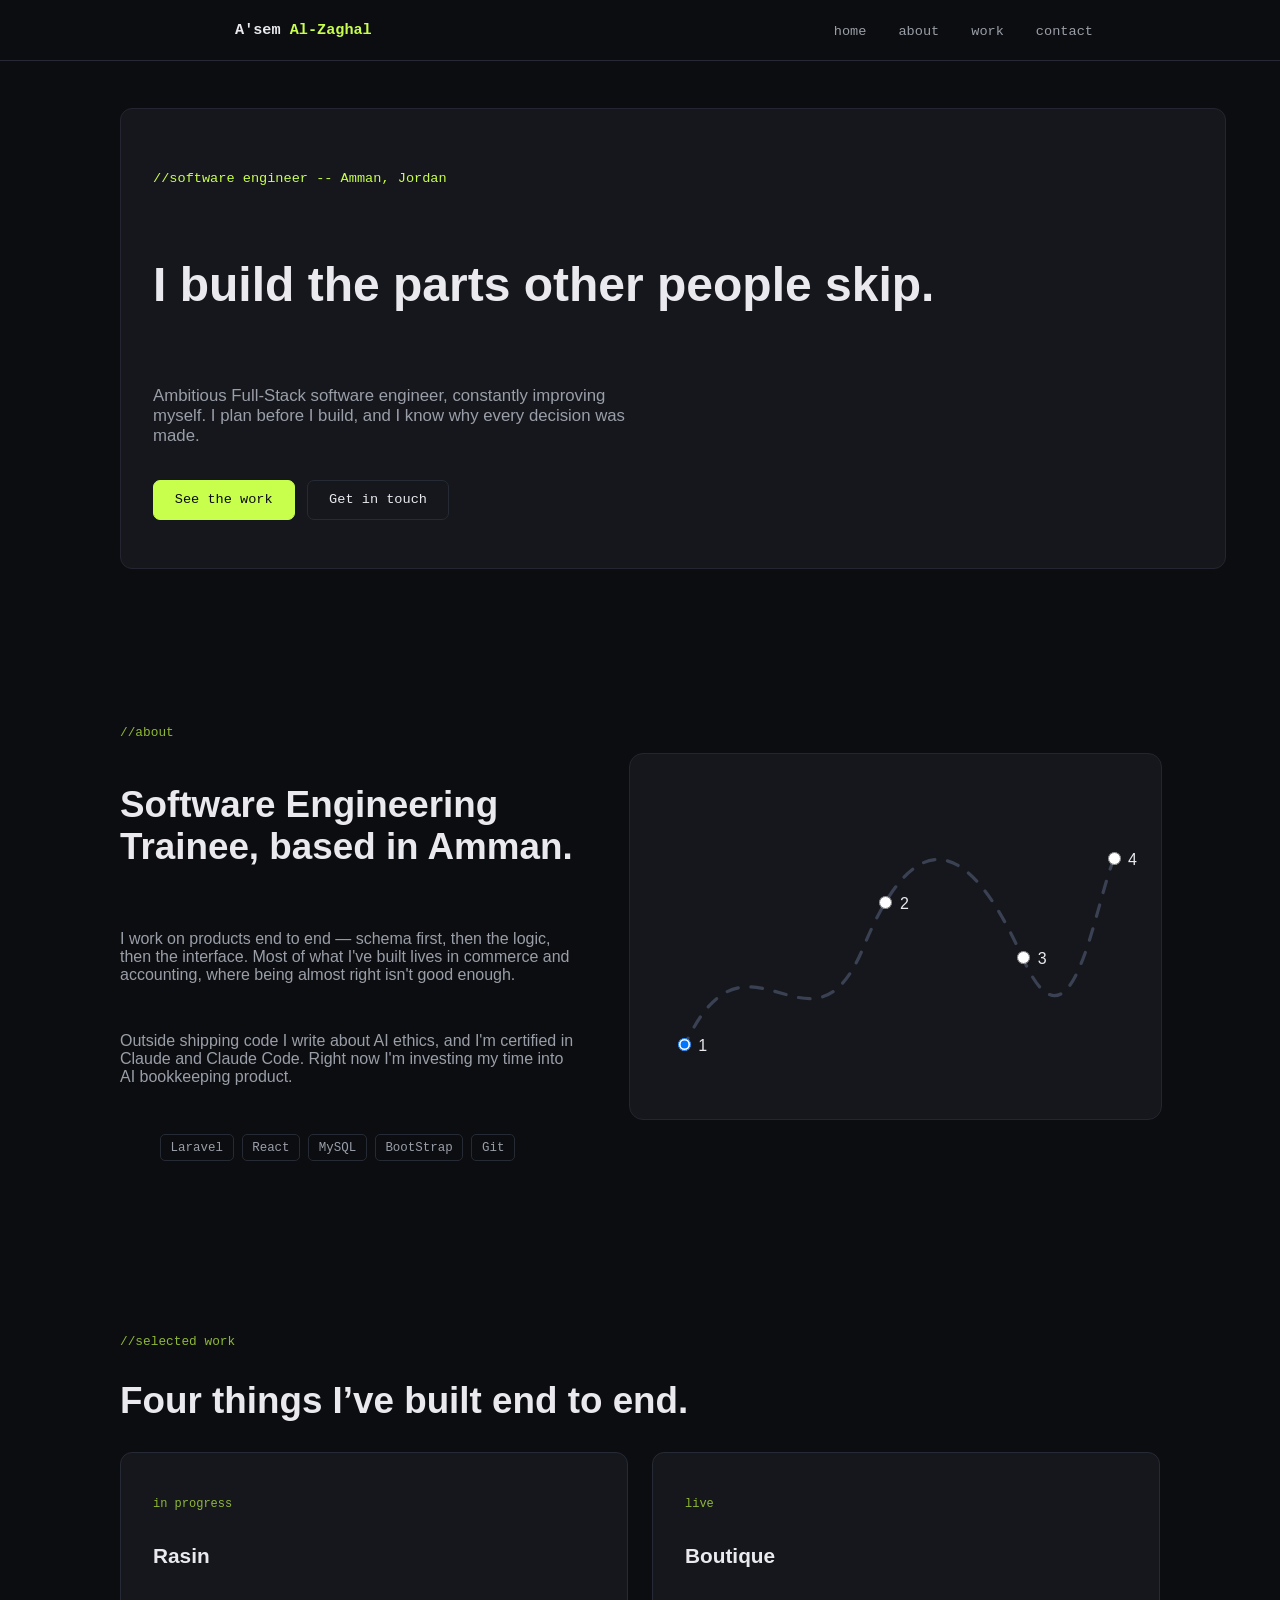
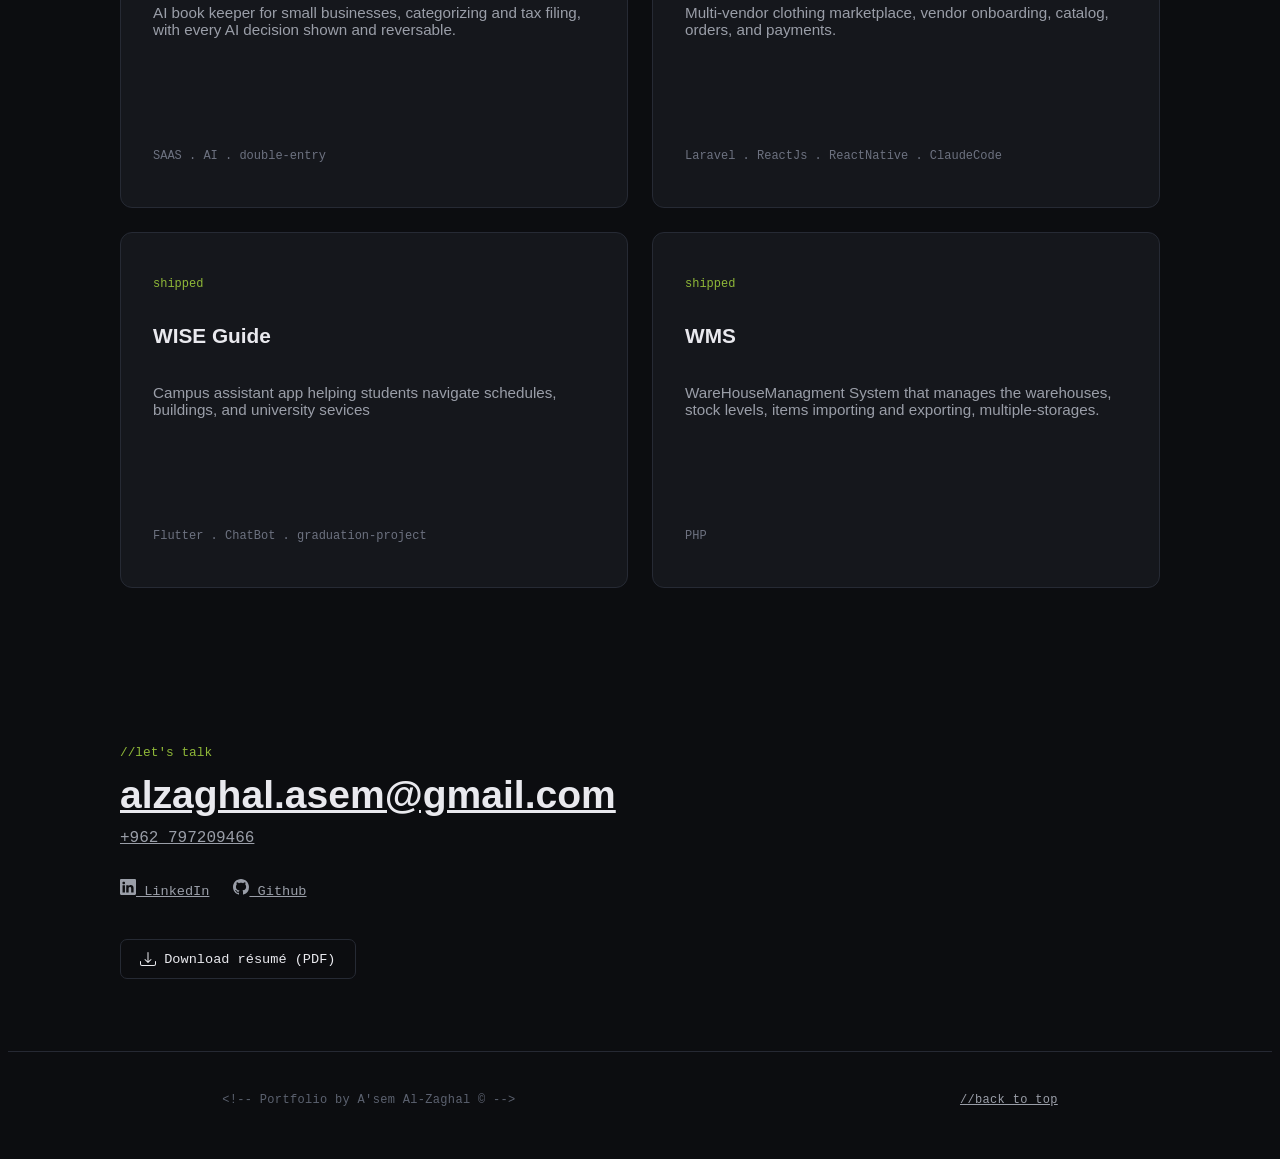
==== commit 77a12b0a: "added journey stops" ====
--- a/index.html
+++ b/index.html
@@ -65,6 +65,46 @@
                 <path d="M 10 55 C 22 28, 34 60, 44 36 S 64 16, 74 38 S 88 24, 92 18" />
                 </svg>
 
+                <div class="stop" id="journey-container-1">
+                    <input type="radio" name="journey" id="stop-1" checked>
+                    <label class="pin" for="stop-1">1</label>
+                    <div class="card">
+                            <p class="card-title">Start</p>
+                            <p class="card-subtitle">First lines of code</p>
+                            <p class="card-desc">Picked up HTML and CSS, rebuilt the same page until it finally looked right.</p>
+                    </div>
+                </div>
+
+                 <div class="stop" id="journey-container-2">
+                    <input type="radio" name="journey" id="stop-2">
+                    <label class="pin" for="stop-2">2</label>
+                    <div class="card">
+                            <p class="card-title">University</p>
+                            <p class="card-subtitle">WiseGuide</p>
+                            <p class="card-desc">Graduation project — a campus assistant app built with a real user base in mind.</p>
+                    </div>
+                </div>
+
+                <div class="stop" id="journey-container-3">
+                    <input type="radio" name="journey" id="stop-3">
+                    <label class="pin" for="stop-3">3</label>
+                    <div class="card">
+                            <p class="card-title">AI Agent</p>
+                            <p class="card-subtitle">Mastering Claude Code</p>
+                            <p class="card-desc">Got 2 certificates from Anthropic on Claude AI, Claude Code, and still learning.</p>
+                    </div>
+                </div>
+
+                <div class="stop" id="journey-container-4">
+                    <input type="radio" name="journey" id="stop-4">
+                    <label class="pin" for="stop-4">4</label>
+                    <div class="card">
+                            <p class="card-title">Now</p>
+                            <p class="card-subtitle">Traingin @ Orange</p>
+                            <p class="card-desc">Training as a full-stack engineer at Orange Coding Academy--while working on my SaaS</p>
+                    </div>
+                </div>
+
             </div>
         </div>
         </div>
--- a/style.css
+++ b/style.css
@@ -429,10 +429,35 @@
     background-color: #15171c;
 
     position: relative;
-    
-}
-
-
+}
+/*size is : viewBox="0 0 100 68"*/
+#journey-container-1{
+    left: 8%;
+    top: 77%;
+}
+
+#journey-container-2{
+    left: 46%;
+    top: 38%;
+}
+
+#journey-container-3{
+    left: 72%;
+    top: 53%;
+}
+
+#journey-container-4{
+    left: 89%;
+    top: 26%;
+}
+
+.stop{
+    position: absolute;
+}
+
+.card{
+    display: none;
+}
 
 /*
 font-family: "Space Grotesk", sans-serif;
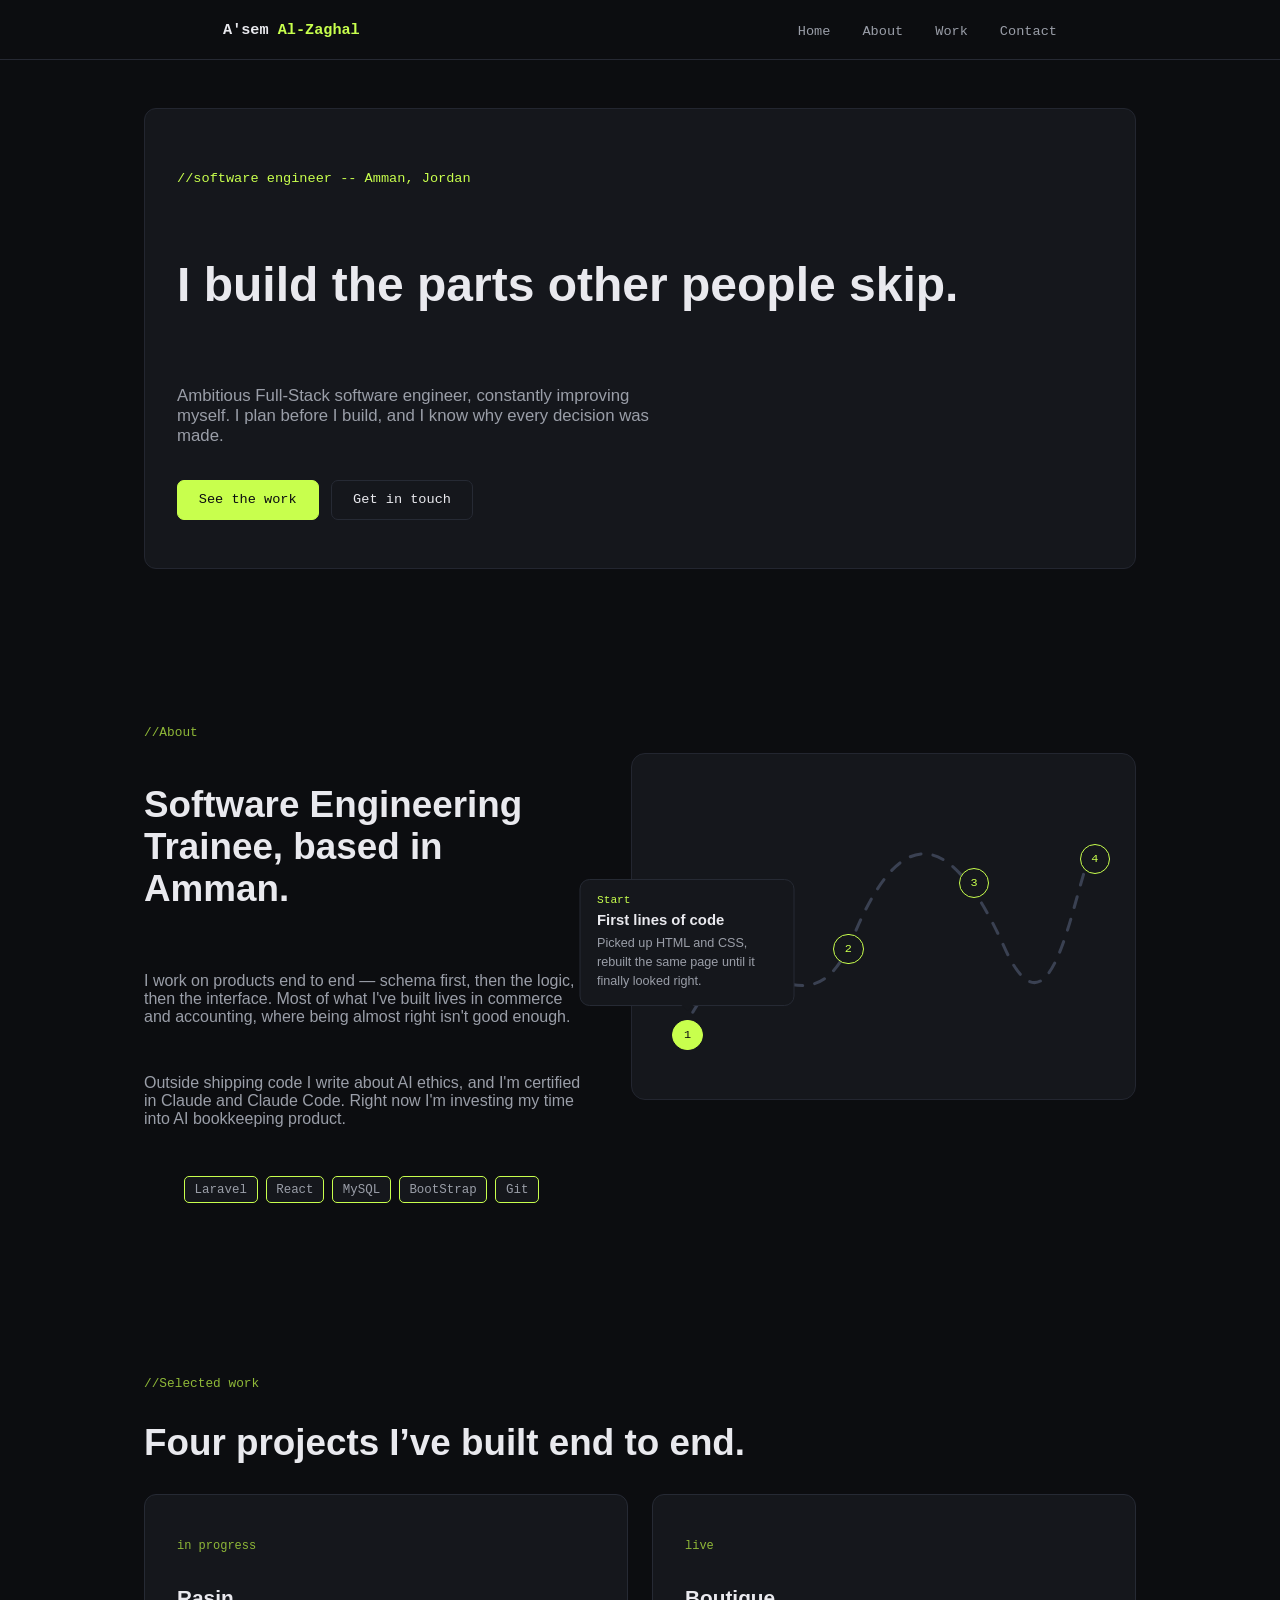
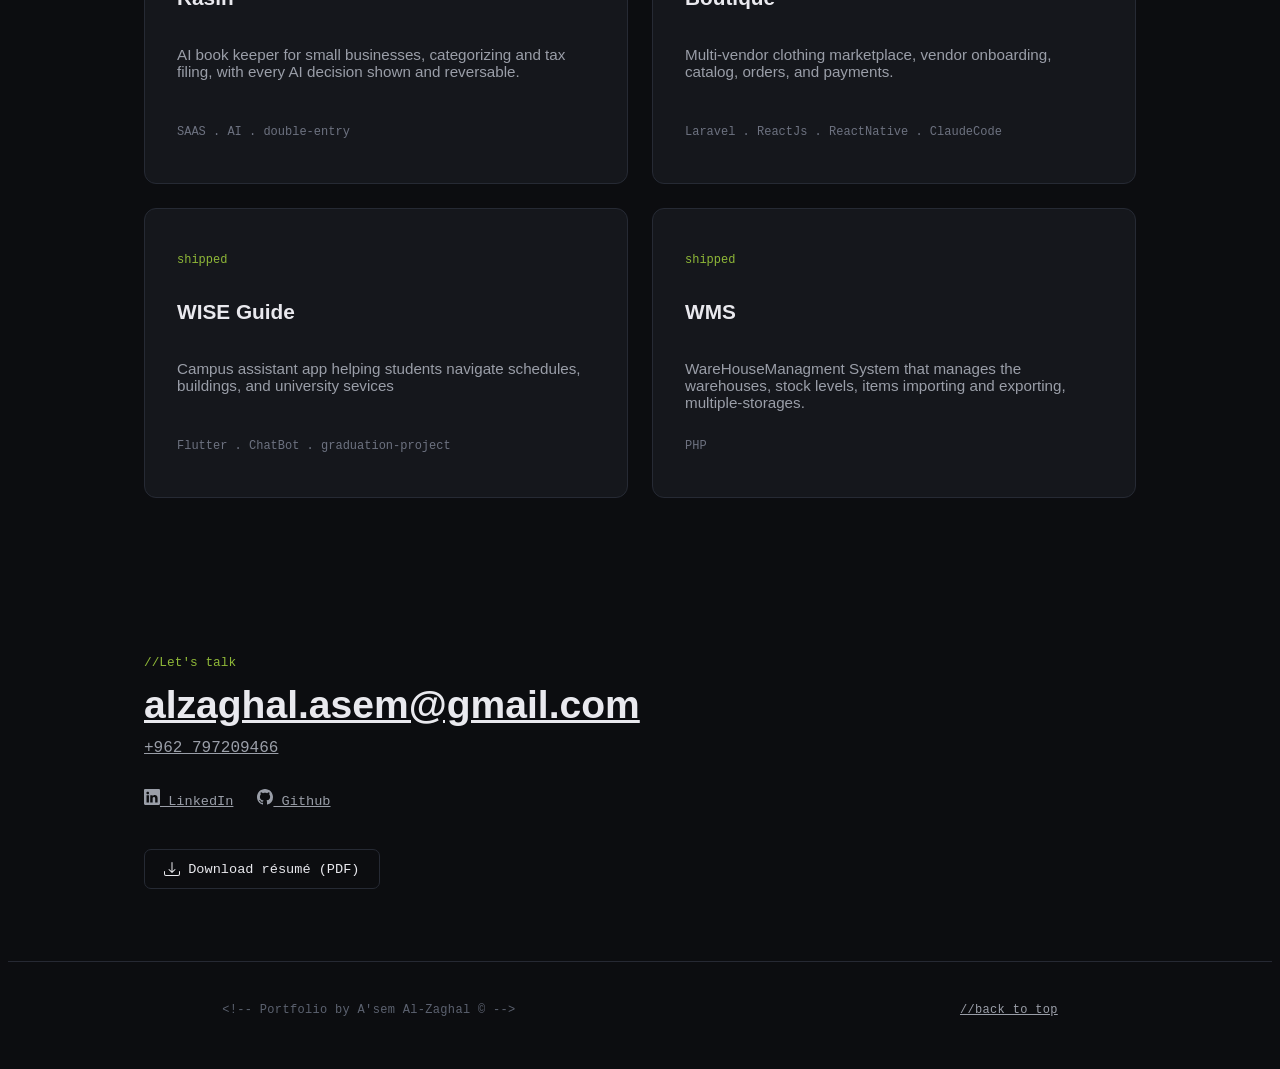
==== commit ad03c26d: "some edits across all" ====
--- a/index.html
+++ b/index.html
@@ -8,7 +8,7 @@
     <link rel="preconnect" href="https://fonts.gstatic.com" crossorigin>
     <link href="https://fonts.googleapis.com/css2?family=JetBrains+Mono:ital,wght@0,100..800;1,100..800&family=Space+Grotesk:wght@300..700&display=swap" rel="stylesheet">
 
-    <link rel="stylesheet" href="style.css">
+    <link rel="stylesheet" href="code/style.css">
     <title>A'sem Al-Zaghal -- Portfolio</title>
 </head>
 <body>
@@ -17,10 +17,10 @@
         <a id="logo" href="#home">A'sem <span id="logo-part">Al-Zaghal</span></a>
     <!--Nav links-->    
         <ul id="nav-links">
-            <li><a href="#home">home</a></li>
-            <li><a href="#about">about</a></li>
-            <li><a href="#work">work</a></li>
-            <li><a href="#contact">contact</a></li>
+            <li><a href="#home">Home</a></li>
+            <li><a href="#about">About</a></li>
+            <li><a href="#work">Work</a></li>
+            <li><a href="#contact">Contact</a></li>
         </ul>
     </nav>
     
@@ -42,7 +42,7 @@
     
     <section id="about" class="section">
         <div class="wrap">
-        <p class="section-label">//about</p>
+        <p class="section-label">//About</p>
         <div id="about-grid">
             <div id="about-text">
                 <h2 class="secondary-title">Software Engineering Trainee, based in Amman.</h2>
@@ -100,7 +100,7 @@
                     <label class="pin" for="stop-4">4</label>
                     <div class="card">
                             <p class="card-title">Now</p>
-                            <p class="card-subtitle">Traingin @ Orange</p>
+                            <p class="card-subtitle">Training @ Orange</p>
                             <p class="card-desc">Training as a full-stack engineer at Orange Coding Academy--while working on my SaaS</p>
                     </div>
                 </div>
@@ -113,8 +113,8 @@
 <!--Projects Area-->
     <section id="work" class="section">
         <div class="wrap">
-        <p class="section-label">//selected work</p>
-        <h2 class="secondary-title">Four things I’ve built end to end.</h2>
+        <p class="section-label">//Selected work</p>
+        <h2 class="secondary-title">Four projects I’ve built end to end.</h2>
         <div id="projects-container">
         <!--Project Rasin-->
             <a class="project-link" href="https://ai-rasin.com/" target="_blank">
@@ -161,7 +161,7 @@
     
     <section id="contact" class="section">
         <div class="wrap">
-        <p class="section-label">//let's talk</p>
+        <p class="section-label">//Let's talk</p>
         <a id="email-link" href="mailto:alzaghal.asem@gmail.com">alzaghal.asem@gmail.com</a>
         <a class="phone-link" href="tel:+962797209466">+962 797209466</a>
 
@@ -182,7 +182,7 @@
 
         </div>
 
-        <a id="resume-link" href="docs/Asem_AlZaghal_CV.pdf" target="_blank" download>
+        <a id="resume-link" href="C:\Users\Orange\Documents\Orange Projects\project-1\portfolio\docs\Asem_AlZaghal_CV.pdf" target="_blank" download>
             <svg xmlns="http://www.w3.org/2000/svg" width="16" height="16" fill="currentColor" class="bi bi-download" viewBox="0 0 16 16">
             <path d="M.5 9.9a.5.5 0 0 1 .5.5v2.5a1 1 0 0 0 1 1h12a1 1 0 0 0 1-1v-2.5a.5.5 0 0 1 1 0v2.5a2 2 0 0 1-2 2H2a2 2 0 0 1-2-2v-2.5a.5.5 0 0 1 .5-.5"/>
             <path d="M7.646 11.854a.5.5 0 0 0 .708 0l3-3a.5.5 0 0 0-.708-.708L8.5 10.293V1.5a.5.5 0 0 0-1 0v8.793L5.354 8.146a.5.5 0 1 0-.708.708z"/>
--- a/code/style.css
+++ b/code/style.css
@@ -0,0 +1,674 @@
+/*
+general
+*/
+*{
+    box-sizing: border-box; /*to ensure all are the same*/
+}
+
+/*
+elements
+*/
+
+body {
+    font-family: "Space Grotesk", sans-serif;
+    font-size: 16px;
+    color: #e9e9ee;
+    background-color: #0c0d10;
+}
+
+ul{
+    list-style: none;
+}
+
+/*
+id's
+*/
+
+#navbar{
+    position: fixed;
+
+    z-index: 100;
+    padding: 0 1.5rem;
+
+    top: 0;
+    right: 0;
+    left: 0;
+
+    width: 100%;
+    height: 60px;
+    border-bottom: 1px solid #262933;
+    display: flex;
+    justify-content: space-around;
+    align-items: center;
+
+    background-color: #0c0d10;
+}
+
+.section{
+    padding: 4.5rem 0;
+}
+
+#home{
+    padding-top: 100px;
+}
+
+#home-card{
+    width: 100%;
+    border-radius: 12px;
+    border: 1px solid #232630;
+    display: flex;
+    flex-direction: column;
+    justify-content: center;
+    padding:3rem 2rem;
+    gap: 1.1rem;
+
+    background-color: #15171c;
+}
+
+#home-buttons{
+    display: flex;
+    gap: 0.8rem;
+    align-items: center;
+    flex-wrap: wrap;
+}
+
+
+#logo {
+    font-family: "JetBrains Mono", monospace;
+    font-size: 0.95rem;
+    font-weight: 600;
+    color: #e9e9ee;
+    text-decoration: none;
+}
+
+#logo-part {
+    font-family: "JetBrains Mono", monospace;
+    font-size: 0.95rem;
+    font-weight: 600;
+    color: #c8ff4d;
+}
+
+#nav-links{
+    display: flex;
+    align-items: center;
+    gap: 2rem;
+    scroll-target-group: auto;/* when we go to that section it triggers the one below*/
+
+}
+
+#nav-links a:target-current{/*this gets triggered when we change sections*/
+    color: #e9e9ee;
+    background-size: 100% 1px;
+}
+
+#nav-links a {
+    font-family: "JetBrains Mono", monospace;
+    font-size: 0.85rem;
+    color: #9a9ea8;
+    text-decoration: none;
+    padding-bottom: 3px;
+    background-image: linear-gradient(#c8ff4d, #c8ff4d);/*makes background as image*/
+    background-repeat: no-repeat;
+    background-size: 0% 1px;/*to change with transition*/
+    background-position: left bottom;
+    transition: background-size 0.28s, color 0.2s ease;
+}
+
+#nav-links a:hover {
+    color: #e9e9ee;
+    background-size: 100% 1px;
+}
+
+#hero-label {
+    font-family: "JetBrains Mono", monospace;
+    font-size: 0.85rem;
+    color: #c8ff4d;
+}
+
+#hero-title {
+    font-family: "Space Grotesk", sans-serif;
+    font-size: clamp(1.8rem, 5.2vw, 3rem);
+    font-weight: 700;
+    color: #e9e9ee;
+}
+
+#hero-desc {
+    font-family: "Space Grotesk", sans-serif;
+    font-size: 1.05rem;
+    color: #9a9ea8;
+    max-width: 52ch;
+}
+
+#btn-work,
+#btn-contact {
+    font-family: "JetBrains Mono", monospace;
+    font-size: 0.85rem;
+    font-weight: 500;
+    border-radius: 7px;
+    text-decoration: none;
+    padding: 0.7rem 1.3rem;
+
+    transition: 0.2s ease;
+}
+
+#btn-work{
+    background: #c8ff4d;
+    color: #0c0d10;
+    border: 1px solid #c8ff4d;
+
+    background-color: #c8ff4d;
+}
+
+#btn-contact{
+    background: transparent;
+    color: #e9e9ee;
+    border: 1px solid #262a34;
+}
+
+#btn-work:hover {
+    background: transparent;
+    border-color: #262a34;
+    color: #e9e9ee;
+}
+
+#btn-contact:hover {
+    background: #c8ff4d;
+    border-color: #c8ff4d;
+    color: #0c0d10;
+}
+
+#about-grid{
+    display: grid;
+    grid-template-columns: minmax(0, 1fr) minmax(0, 1.15fr);
+    gap: 3rem;
+    align-items: start;
+}
+
+
+
+#about-text{
+    display: flex;
+    flex-direction: column;
+    gap: 1rem;
+}
+
+#about-desc-1,
+#about-desc-2 {
+    font-family: "Space Grotesk", sans-serif;
+    font-size: 1rem;
+    color: #9a9ea8;
+}
+
+#skills-list{
+    display: flex;
+    flex-direction: row;
+    align-items: center;
+    gap: 0.5rem;
+
+    flex-wrap: wrap;
+}
+
+#skills-list li {
+    font-family: "JetBrains Mono", monospace;
+    font-size: 0.78rem;
+    color: #9a9ea8;
+    border-radius: 5px;
+    border:1px solid #c8ff4d;
+    padding: 0.35rem 0.6rem;
+    background-color:#15171c;
+}
+
+#email-link {
+    font-family: "Space Grotesk", sans-serif;
+    font-size: clamp(1.5rem, 1.8vw + 1rem, 2.8rem);
+    font-weight: 700;
+    color: #e9e9ee;
+
+    transition: color 0.2s ease;
+}
+
+#email-link:hover {
+    color: #c8ff4d;
+}
+
+#resume-link {
+    display: inline-flex;
+    align-items: center;
+    gap: 0.5rem;
+
+    margin-top: 2.5rem;
+    padding: 0.7rem 1.2rem;
+
+    font-family: "JetBrains Mono", monospace;
+    font-size: 0.85rem;
+    font-weight: 500;
+
+    color: #e9e9ee;
+    text-decoration: none;
+
+    border: 1px solid #262a34;
+    border-radius: 7px;
+
+    transition: 0.2s ease;
+}
+
+#resume-link:hover {
+    background: #c8ff4d;
+    border-color: #c8ff4d;
+    color: #0c0d10;
+}
+
+#footer-link {
+    font-family: "JetBrains Mono", monospace;
+    font-size: 0.75rem;
+    color: #9a9ea8;
+}
+
+#footer-link:hover {
+    color: #c8ff4d;
+}
+
+/*
+classes
+*/
+
+.wrap{
+    width: 100%;
+    max-width: 1040px;
+    margin: 0 auto;
+    padding: 0 1.5rem;
+}
+
+#footer-wrap{
+    display: flex;
+    flex-direction: row;
+    justify-content: space-around;
+    align-items: center;
+    gap: 1rem;
+    flex-wrap: wrap;
+    
+
+    
+}
+
+.section-label {
+    font-family: "JetBrains Mono", monospace;
+    font-size: 0.8rem;
+    color: #8fb838;
+}
+
+.secondary-title{
+    font-family: "Space Grotesk", sans-serif;
+    font-size: clamp(1.6rem, 3vw + 1rem, 2.3rem);
+    font-weight: 700;
+    color: #e9e9ee;
+
+}
+
+#projects-container{
+    display: grid;
+    grid-template-columns: repeat(2, 1fr);
+    gap: 1.5rem;
+}
+
+.project-name {
+    font-family: "Space Grotesk", sans-serif;
+    font-size: 1.3rem;
+    font-weight: 600;
+    color: #e9e9ee;
+}
+
+.status-label {
+    font-family: "JetBrains Mono", monospace;
+    font-size: 0.75rem;
+    font-weight: 500;
+    color: #8fb838;
+}
+
+.project-card{
+    width: auto;
+    min-height: 290px;
+    border-radius: 12px;
+    border:1px solid #262a34;
+    padding: 2rem;
+    display: flex;
+    flex-direction: column;
+
+    background-color: #15171c;
+
+    transition: color 0.2s ease;
+}
+
+.project-card:hover{
+    border-color: #c8ff4d;
+}
+
+.project-description {
+    font-family: "Space Grotesk", sans-serif;
+    font-size: 0.95rem;
+    color: #9a9ea8;
+}
+
+.project-link{
+    text-decoration: none;
+    color: inherit;
+}
+
+.tech-stack {
+    font-family: "JetBrains Mono", monospace;
+    font-size: 0.75rem;
+    color: #6d7280;
+    margin-top: auto;
+}
+
+.phone-link {
+    display: block;
+    margin-top: 0.75rem;
+    font-family: "JetBrains Mono", monospace;
+    font-size: 1rem;
+    color: #9a9ea8;
+
+    transition: color 0.2s ease;
+}
+
+.phone-link:hover {
+    color: #c8ff4d;
+}
+
+#social-row{
+    display: flex;
+    align-items: center;
+    gap: 1.5rem;
+    margin-top:2rem;
+}
+
+.social-link {
+    font-family: "JetBrains Mono", monospace;
+    font-size: 0.85rem;
+    color: #9a9ea8;
+
+    transition: color 0.2s ease;
+}
+
+.social-link:hover {
+    color: #c8ff4d;
+}
+
+.social-link svg{
+    width: 16px;
+    height: 16px;
+}
+
+#footer{
+    padding: 1.8rem 0;
+    border-top: 1px solid #262933;
+    letter-spacing: 0.02em;
+
+}
+
+#footer-link:hover {
+    color: #c8ff4d;
+}
+
+.footer-content {
+    font-family: "JetBrains Mono", monospace;
+    font-size: 0.75rem;
+    color: #5c6270;
+}
+
+@media (max-width: 820px){
+    #about-grid{
+        grid-template-columns: 1fr;
+        gap: 2.5rem;
+    }
+}
+
+
+
+
+
+/* JOURNEY MAP STUFF*/
+
+
+.route{
+       position:absolute;
+       inset:0;/* ITS EQUAT TO TOP, BOTTOM, LEFT, RIGHT = 0;**/
+       width:100%;
+       height:100%;
+    }
+.route path{
+    fill:none;/*TO REMOVE THE BACKGROUND*/
+    stroke:#3a4152; /*OUTLINE COLOR*/
+    stroke-width:.6; /*OUTLINE WIDTH*/
+    stroke-dasharray:2.2 2.4; /*LINE LENGTH 2.2*** GAPS 2.4*/
+    stroke-linecap:round;/*SIMILAR TO BORDER-RADIUS*/
+}
+
+#journey-map{
+    width: 100%;
+    aspect-ratio: 16/11;
+    border-radius: 14px;
+    border: 1px solid #232630;
+
+    background-color: #15171c;
+
+    position: relative;
+}
+/*size is : viewBox="0 0 100 68"*/
+#journey-container-1{
+    left: 8%;
+    top: 77%;
+}
+
+#journey-container-2{
+    left: 40%;
+    top: 52%;
+}
+
+#journey-container-3{
+    left: 65%;
+    top: 33%;
+}
+
+#journey-container-4{
+    left: 89%;
+    top: 26%;
+}
+
+.stop{
+    position: absolute;
+    z-index: 3;
+}
+
+/* hide the radio but keep it in the DOM so :checked still works */
+.stop input[type="radio"]{
+    position: absolute;
+    opacity: 0;
+    width: 1px;
+    height: 1px;
+}
+
+.pin{
+    display: flex;
+    align-items: center;
+    justify-content: center;
+    width: 1.9rem;
+    height: 1.9rem;
+    border-radius: 50%;
+    background: #15171c;
+    border: 1.5px solid #c8ff4d;
+    color: #c8ff4d;
+    font-family: "JetBrains Mono", monospace;
+    font-size: 0.74rem;
+    position: relative;
+    z-index: 2;
+    transition: background 0.18s ease, color 0.18s ease;
+}
+
+.pin:hover{
+    background: #c8ff4d;
+    color: #0c0d10;
+}
+
+/* selected pin stays filled */
+.stop input[type="radio"]:checked ~ .pin{
+    background: #c8ff4d;
+    color: #0c0d10;
+}
+
+
+
+
+.card{
+    position: absolute;
+    bottom: calc(100% + 14px);   /* sits above the pin, with a 14px gap */
+    left: 50%;
+    transform: translate(-50%, 6px);  /* centered horizontally, nudged down 6px */
+    width: 215px;
+    background: #15171c;
+    border: 1px solid #262a34;
+    border-radius: 10px;
+    padding: 0.9rem 1rem;
+    z-index: 5;
+
+    opacity: 0;
+    transition: opacity 0.18s ease, transform 0.18s ease;
+}
+
+/* the little triangle pointing down at the pin */
+.card::after{/*::after- adds new content in card that does not exit in html*/
+    content: "";/*nessisary for ::after to work*/
+    position: absolute;
+    top: 100%;
+    left: 50%;
+    transform: translateX(-50%);/*move on x*/
+    border: 6px solid transparent;
+    border-top-color: #15171c;
+}
+
+/* reveal: fade in and slide up into place */
+.stop input[type="radio"]:checked ~ .card{
+    opacity: 1;
+    transform: translate(-50%, 0);/*move left to its 50% width,, 0 move vertical*/
+}
+
+/* selected stop floats above the others */
+.stop:has(input[type="radio"]:checked){
+    z-index: 20;
+}
+
+/*card content*/
+.card-title{
+    font-family: "JetBrains Mono", monospace;
+    font-size: 0.7rem;
+    color: #c8ff4d;
+    margin: 0 0 0.35rem;
+}
+
+.card-subtitle{
+    font-family: "Space Grotesk", sans-serif;
+    font-size: 0.93rem;
+    font-weight: 700;
+    color: #e9e9ee;
+    margin: 0 0 0.35rem;
+}
+
+.card-desc{
+    font-family: "Space Grotesk", sans-serif;
+    font-size: 0.79rem;
+    line-height: 1.5;
+    color: #9a9ea8;
+    margin: 0;
+}
+
+
+/**
+General responsive design
+
+
+**/
+
+
+/* PHONE */
+@media (max-width: 600px) {
+    .card{
+        width: 160px;
+    }
+    #journey-container-1 .card{
+        left: 0;
+        transform: translate(0, 0);
+    }
+    #journey-container-4 .card{
+        left: auto;
+        right: 0;
+        transform: translate(0, 0);
+    }
+}
+
+
+
+/*Projects part*/
+@media (max-width: 700px){
+    #projects-container{
+        grid-template-columns: 1fr;
+    }
+}
+
+/* Navbar part*/
+@media (max-width: 700px){
+    #navbar{
+        padding: 0 1rem;
+    }
+    #nav-links{
+        gap: 1rem;
+    }
+
+}
+
+/*Navbar and logo on small phones*/
+@media (max-width: 500px) {
+    #logo {
+        font-size: 0.8rem;
+    }
+
+    #logo-part {
+        font-size: 0.8rem;
+    }
+
+    #nav-links {
+        gap: 0.7rem;
+    }
+
+    #nav-links a {
+        font-size: 0.7rem;
+    }
+}
+
+/* hero part */
+@media (max-width: 600px){
+    #home-card{
+        padding: 2rem 1.25rem;
+    }
+}
+
+/*section vertical spaces*/
+@media (max-width: 600px){
+    .section{
+        padding: 3rem 0;
+    }
+}
+
+/*home distance from nav*/
+@media (max-width: 600px) {
+    #home {
+        padding-top: 80px;
+    }
+}
+
+/*footer wrap*/
+@media (max-width: 500px) {
+    #footer-wrap {
+        flex-direction: column;
+        text-align: center;
+    }
+}
